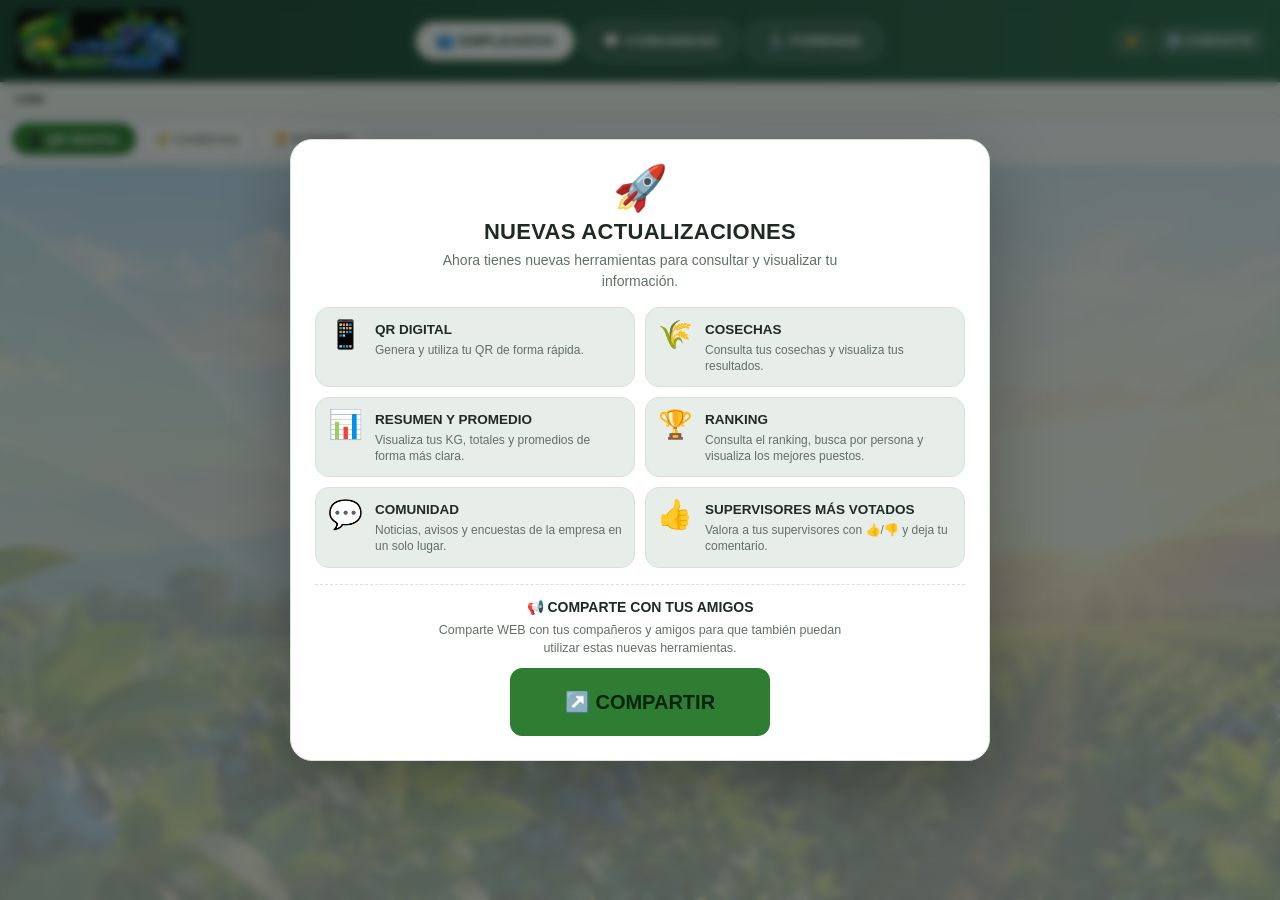
==== web/index.html @ 29cdb23c "Rebranding: nuevo logo (banner WEB) + favicon; quitar PROAGRO del titulo y textos de marca visibles" ====
<!DOCTYPE html>
<html lang="es">
<head>
<meta charset="utf-8">
<meta name="viewport" content="width=device-width, initial-scale=1">
<title>WEB — Empleados y Forense</title>
<link rel="icon" type="image/png" href="assets/favicon.png">
<link rel="stylesheet" href="styles.css?v=43">
</head>
<body>
<header class="top">
  <div class="brand">
    <img src="assets/logo.png" class="brand-logo" alt="WEB — Empleados y Forense">
  </div>
  <nav class="areas" id="areas">
    <button data-area="empleados" class="active">👥 EMPLEADOS</button>
    <button data-area="comunidad">💬 COMUNIDAD</button>
    <button data-area="forense">🔬 FORENSE</button>
  </nav>
  <div class="top-actions">
    <button id="btnTheme" class="btn ghost small" title="Tema claro/oscuro">🌙</button>
    <button id="btnShare" class="btn ghost small" title="Compartir WEB">↗️ COMPARTIR</button>
    <div id="shareMenu" class="share-menu hidden">
      <button id="shNative" class="share-item hidden">📱 Compartir</button>
      <button id="shCopy" class="share-item">📋 Copiar link</button>
    </div>
    <span class="forense-tools">
      <button id="btnQrDebug" class="btn ghost small" title="Diagnóstico técnico (solo FORENSE)">🔧 DEBUG</button>
      <select id="selProject" title="Proyecto"></select>
      <button id="btnNewAudit" class="btn ghost" title="Nueva auditoría (crear proyecto o nueva ejecución)">＋ NUEVA AUDITORÍA</button>
      <button id="btnAnalyze" class="btn primary">▶ ANALIZAR</button>
      <button id="btnReport" class="btn ghost" title="Generar informe HTML+JSON+PDF de la auditoría seleccionada">⬇ INFORME</button>
    </span>
  </div>
</header>

<div id="progressbar" class="progress hidden"><div class="fill"></div></div>
<div id="statusbar" class="statusbar"><span id="statusMsg">Iniciando…</span><span id="statusRight" class="mono"></span></div>

<nav class="tabs" id="tabs"></nav>

<div class="auditbar">
  <label>Auditoría</label>
  <select id="selAudit"></select>
  <span id="auditMeta" class="mono muted"></span>
</div>

<div id="quickStats" class="statstrip"></div>

<main>
  <!-- ====================== QR DIGITAL (generador) ====================== -->
  <section id="panel-qrdigital" class="panel">
    <div class="qr-sec qrdig">
      <h2>📱 QR DIGITAL</h2>
      <p class="muted small">Genera un QR con el DNI del trabajador (formato texto). NO es lector:
      sirve para imprimir/guardar el QR que luego se escanea en 🌾 COSECHA.</p>
      <label>Ingrese DNI</label>
      <input id="qdDni" class="inp big-inp" inputmode="numeric" maxlength="8" placeholder="12345678">
      <button id="btnQrGen" class="btn primary big2 full">🔲 QR DIGITAL</button>
      <div id="qdMsg" class="qrmsg"></div>
    </div>
    <div id="qdResult" class="qr-sec hidden">
      <h3>DNI: <span id="qdDniLabel" class="mono"></span></h3>
      <div class="qrimgbox"><div id="qdImg"></div></div>
      <a id="qdDownload" class="btn primary big2 full" download>⬇ GUARDAR QR</a>
    </div>
  </section>

  <!-- ====================== RANKING (preparado) ====================== -->
  <section id="panel-ranking" class="panel">
    <div class="qr-sec">
      <h2>🏆 RANKING</h2>
      <div class="cardbox">
        <p>Sección preparada para su implementación (próxima fase).</p>
        <p class="small muted">Referencia técnica ya disponible en 🔬 FORENSE:
        <span class="mono">GET /QrKgAra/ObtenerRankingVista</span> (top, fechaIni, fechaFin, lotes, variedades) — 🟢 VERIFICADO con HTTP 200.
        La consulta pública real devuelve <span class="mono">ranking[]</span> con
        posicion/nombre/kgExportable/kgDescarte/kgTotal, además de <span class="mono">lotes[]</span> y <span class="mono">variedades[]</span>.</p>
      </div>
    </div>
  </section>

  <!-- ====================== 🌾 MI COSECHA (EMPLEADOS) ====================== -->
  <section id="panel-qrkg" class="panel cosecha-wide">
    <div class="cosecha-hero">
      <div class="cosecha-title">
        <h2>🌾 MI COSECHA</h2>
        <p class="small muted">Cuánto cosechaste, cómo vas, qué días trabajaste y cuándo subiste o bajaste.
        Datos reales de PROAGRO (solo lectura) vía <b>ConsultarKgVista</b> — sin valores de ejemplo.</p>
      </div>
      <span id="dashDniTag" class="chip muted">DNI: —</span>
    </div>

    <div class="cardbox cosecha-quien">
      <div class="metodos">
        <button id="metDni">👤 DNI</button>
        <button id="metQr" class="active">📷 QR</button>
      </div>

      <div id="metDniBox" class="hidden">
        <label>👤 Trabajador — escribe tu DNI</label>
        <div class="row-who">
          <input id="dashDniInp" class="inp who-inp mono" inputmode="numeric" maxlength="8" placeholder="DNI (8 dígitos)">
          <button id="btnWhoAplicar" class="btn primary">✔ VER MI COSECHA</button>
        </div>
      </div>

      <div id="metQrBox">
        <label>📷 Escanea el QR del trabajador (o foto / imagen)</label>
        <div class="row-who">
          <button id="btnQrCamera" class="btn primary">📷 ESCANEAR QR</button>
          <button id="btnQrTake" class="btn ghost">📸 TOMAR FOTO</button>
          <button id="btnQrUpload" class="btn ghost">📁 SUBIR IMAGEN</button>
        </div>
        <input type="file" id="qrFileInput" accept="image/*" class="hidden">
        <div id="qrHttpsBar" class="httpsbar hidden" style="margin-top:10px">
          <b>📷 Para usar la CÁMARA entra por HTTPS:</b>
          <div class="row"><a id="qrHttpsLink" class="btn primary big2" href="#">🔒 ABRIR HTTPS (cámara)</a></div>
          <div class="small muted">HTTP no permite cámara en el navegador de la tablet.
          HTTPS usa el mismo certificado local (acepta el aviso la 1ª vez).</div>
        </div>
        <div id="qrMsg" class="qrmsg"></div>
      </div>
    </div>

    
      <p class="small muted" style="margin-top:6px">Solo lectura (cosecha/ranking). Cómo crearlo gratis: <span class="mono">GITHUB_PAGES.md</span> → Worker. Se guarda en este dispositivo.</p>
    </div>
    <div class="cosecha-periodos">
      <button id="btnDashHoy" class="btn primary big2">📅 HOY</button>
      <button id="btnDashSemana" class="btn ghost big2">🌾 ESTA SEMANA</button>
      <input id="dashFecha" type="date" class="inp fecha-inp" title="Fecha concreta">
      <button id="btnDashFecha" class="btn ghost big2">📅 FECHA</button>
    </div>
    <p class="small muted" style="margin:6px 2px">📅 HOY muestra el último dato disponible (de hoy o de ayer). 🌾 ESTA SEMANA va de <b>lunes</b> hasta hoy (máximo <b>sábado</b>); el domingo no se muestra.</p>

    <div id="dashMsg" class="qrmsg dashstatus"></div>
    <div id="dashRes"></div>

    
  </section>

  <!-- modal escáner QR a pantalla completa -->
  <div id="scanModal" class="scanmodal hidden">
    <div class="scanbox">
      <div class="scanhead"><b>ESCANEAR QR</b>
        <button id="btnScanClose" class="btn ghost">✖ CERRAR</button></div>
      <div class="scanvideo"><video id="qrVideo" playsinline muted></video></div>
      <canvas id="qrCanvas" class="hidden"></canvas>
      <div id="scanStatus" class="scanstatus"></div>
      <div class="scanbtns">
      <button id="btnScanTake" class="btn ghost big2">📸 Tomar foto</button>
        <button id="btnScanUpload" class="btn ghost big2">🖼️ Cargar imagen</button>
      </div>
    </div>
  </div>

  <!-- ====================== RESUMEN ====================== -->
  <section id="panel-resumen" class="panel active">
    <div class="cards" id="sumCards"></div>
    <div class="grid2">
      <div class="cardbox">
        <h3>Pregunta bajo investigación</h3>
        <p class="muted">«¿Existen indicios de que un dato pueda enviarse correctamente desde el
        navegador y luego no aparecer en las consultas públicas?» — Este panel nunca afirma pérdida
        de datos sin evidencia: todo se clasifica como
        <span class="klass k-hecho">HECHO OBSERVADO</span>,
        <span class="klass k-indicio">INDICIO</span>,
        <span class="klass k-hipotesis">HIPÓTESIS</span> o
        <span class="klass k-prueba">PRUEBA PENDIENTE</span>.</p>
        <h3>Ranking principal (ObtenerRankingVista)</h3>
        <div id="mainRank" class="mono small"></div>
        <h3>Acciones rápidas</h3>
        <div class="row">
          <button class="btn ghost" id="btnOpenSnapshot">Abrir snapshot</button>
          <button class="btn ghost" id="btnAuditLog">Ver log</button>
          <button class="btn ghost warn" id="btnConcurrency">Prueba de concurrencia (opcional)</button>
        </div>
      </div>
      <div class="cardbox">
        <h3>Hallazgos por severidad</h3><div id="sevBars"></div>
        <h3>Hallazgos por clase</h3><div id="klassBars"></div>
        <h3>Pantallas detectadas</h3><div id="screensChips"></div>
      </div>
    </div>
  </section>

  <!-- ====================== NETWORK ====================== -->
  <section id="panel-network" class="panel">
    <div class="toolbar">
      <input id="netFilter" placeholder="filtrar URL…" class="inp">
      <select id="netKind" class="inp">
        <option value="">todos los tipos</option>
        <option>document</option><option>script</option><option>xhr</option>
        <option>fetch</option><option>css</option><option>image</option>
        <option>concurrency</option><option>other</option>
      </select>
      <select id="netStatus" class="inp">
        <option value="">todos los estados</option>
        <option>2xx</option><option>4xx</option><option>5xx</option><option>error</option>
      </select>
      <span id="netCount" class="muted small"></span>
    </div>
    <div class="tblwrap"><table id="netTable" class="tbl sortable"></table></div>
  </section>

  <!-- ====================== ENDPOINTS (INVENTARIO) ====================== -->
  <section id="panel-endpoints" class="panel">
    <div class="inv-head">
      <h2>🔌 ENDPOINTS ENCONTRADOS <span id="invTotal" class="chip"></span></h2>
      <div class="row">
        <button id="invBtnJson" class="btn ghost small">📥 EXPORTAR JSON</button>
        <button id="invBtnCsv" class="btn ghost small">📥 EXPORTAR CSV</button>
      </div>
    </div>
    <div id="invStats" class="cards"></div>
    <div class="toolbar">
      <input id="invBuscar" class="inp" placeholder="🔎 Buscar endpoint…" style="flex:1;min-width:200px">
      <span id="invCount" class="muted small"></span>
    </div>
    <div class="chips inv-filters" id="invFiltros"></div>
    <div class="note">Estados: <b>🟢 VERIFICADO</b> = consultado de forma segura y respondió ·
    <b>🟡 ENCONTRADO EN CÓDIGO</b> = la ruta aparece en JS/HTML con método (no consultado) ·
    <b>🔵 REFERENCIADO</b> = aparece como referencia incompleta · <b>🔴 ERROR</b> = la consulta de lectura falló.
    Nada de esto se inventa: cada fila cita el archivo/chunk donde apareció.</div>
    <div class="tblwrap"><table id="epTable" class="tbl sortable"></table></div>

    <div id="invExtras">
      <div class="cardbox" style="margin-top:16px">
        <h3>🧩 FUNCIONES → ENDPOINTS <span id="fnCount" class="chip"></span></h3>
        <div id="fnTable"></div>
      </div>
      <div class="cardbox">
        <h3>📄 FORMULARIOS <span id="fmCount" class="chip"></span></h3>
        <div id="fmBox"></div>
      </div>
      <div class="cardbox">
        <h3>📷 QR <span id="qrCount" class="chip"></span></h3>
        <div id="qrBox"></div>
      </div>
      <div class="cardbox">
        <h3>📊 CAMPOS / DATOS DETECTADOS <span id="cmCount" class="chip"></span></h3>
        <div id="cmBox"></div>
      </div>
      <div class="cardbox">
        <h3>🗺️ MAPA DE LA WEB</h3>
        <div id="mapBox"></div>
      </div>

      <!-- Historial KG y documento del endpoint (viven en FORENSE) -->
      <div class="cardbox" style="margin-top:14px">
        <h3>📜 Historial local de consultas KG <span id="hisCount" class="chip"></span></h3>
        <div class="row"><button id="btnHisClear" class="btn warn">🗑 Limpiar historial</button></div>
        <p class="small muted">Consultas realizadas desde EMPLEADOS → COSECHA (QR o DNI).
        Guardado solo en la base de datos local (SQLite), nunca se envía a terceros.</p>
        <div class="tblwrap"><table id="hisTable" class="tbl"></table></div>
      </div>
      <div class="cardbox doc-sec">
        <h3>🔌 Endpoint real usado por COSECHA (documentado — no inventado)</h3>
        <div class="mono doc-box">POST {origen}/QrKgAra/ConsultarKgVista
body JSON: {"dni","fechaIni","fechaFin"} (YYYY-MM-DD)
contentType: application/json; charset=utf-8
Origen: script inline de la web (inline_1.js) → "Consultar mi Kg"
Respuesta esperada: {encontrado, nombre, dias[].detalle[]}
campos: hora/variedad/kgExportable/kgDescarte.</div>
        <p class="small muted">El servidor de esta PC hace la consulta (la tablet nunca
        llama a PROAGRO directamente). Solo lectura: no crea ni modifica registros.</p>
      </div>
    </div>
  </section>

  <!-- ====================== JAVASCRIPT ====================== -->
  <section id="panel-javascript" class="panel">
    <div class="note">Archivos descargados y analizados. Haz clic en una fila para ver llamadas
    AJAX/fetch, keywords KG y fragmentos detectados en ese bundle.</div>
    <div class="tblwrap"><table id="jsTable" class="tbl"></table></div>
  </section>

  <!-- ====================== SIGNALR ====================== -->
  <section id="panel-signalr" class="panel">
    <div id="sigBox"></div>
  </section>

  <!-- ====================== KG ====================== -->
  <section id="panel-kg" class="panel">
    <div class="note">KG-INTEGRITY: recorrido del dato <b>Kg / peso / cosecha</b> entre pantallas,
    funciones, peticiones y endpoints. Correlación heurística del código observable —
    no demuestra pérdida de datos.</div>
    <div id="kgBox"></div>
  </section>

  <!-- ====================== ERRORES ====================== -->
  <section id="panel-errores" class="panel">
    <div class="toolbar"><div class="chips" id="errChips"></div></div>
    <div class="tblwrap"><table id="errTable" class="tbl"></table></div>
  </section>

  <!-- ====================== CONSISTENCIA ====================== -->
  <section id="panel-consistencia" class="panel">
    <div id="consBox"></div>
  </section>

  <!-- ====================== SNAPSHOTS ====================== -->
  <section id="panel-snapshots" class="panel">
    <div id="snapBox"></div>
  </section>

  <!-- ====================== HALLAZGOS ====================== -->
  <section id="panel-hallazgos" class="panel">
    <div class="toolbar">
      <select id="fSev" class="inp"><option value="">severidad: todas</option>
        <option>CRITICAL</option><option>HIGH</option><option>MEDIUM</option>
        <option>LOW</option><option>INFO</option></select>
      <select id="fKlass" class="inp"><option value="">clase: todas</option>
        <option>HECHO OBSERVADO</option><option>INDICIO</option>
        <option>HIPOTESIS</option><option>PRUEBA PENDIENTE</option></select>
      <select id="fType" class="inp"><option value="">tipo: todos</option></select>
      <span id="fCount" class="muted small"></span>
    </div>
    <div class="tblwrap"><table id="fTable" class="tbl findings"></table></div>
  </section>

  <!-- ====================== EVIDENCIAS ====================== -->
  <section id="panel-evidencias" class="panel">
    <div class="note">Cada archivo de evidencia tiene su SHA-256 (manifiesto en el snapshot).
    Descarga directa con un clic.</div>
    <div class="tblwrap"><table id="evTable" class="tbl"></table></div>
  </section>

  <!-- ====================== INFORMES ====================== -->
  <section id="panel-informes" class="panel">
    <div class="cardbox">
      <h3>Generar informe forense</h3>
      <p class="muted">Crea <b>PROAGRO_WEB_FORENSICS_&lt;fecha&gt;.html</b>, <b>.json</b> y
      <b>.pdf</b> (PDF vía Chromium headless) con las 21 secciones requeridas.</p>
      <div class="row">
        <button class="btn primary" id="btnGenReport">Generar informe (HTML + JSON + PDF)</button>
      </div>
      <div id="genMsg" class="small"></div>
    </div>
    <div id="repTableBox"></div>
  </section>

  <!-- ====================== COMUNIDAD ====================== -->
  <section id="panel-noticias" class="panel"></section>
  <section id="panel-encuestas" class="panel"></section>
  <section id="panel-supervisores" class="panel"></section>
</main>

<!-- modal genérico -->
<div id="modal" class="modal hidden">
  <div class="modal-box" id="modalBox"></div>
</div>

<div id="welcomeOv" class="welc-ov hidden" role="dialog" aria-modal="true">
  <div class="welc-card">
    <button id="welX" class="welc-x" title="Cerrar">✖</button>
    <div class="welc-rocket">🚀</div>
    <h2>NUEVAS ACTUALIZACIONES</h2>
    <p class="welc-sub">Ahora tienes nuevas herramientas para consultar y visualizar tu información.</p>
    <div class="welc-grid">
      <div class="welc-item"><span class="welc-ico">📱</span><div><b>QR DIGITAL</b><p>Genera y utiliza tu QR de forma rápida.</p></div></div>
      <div class="welc-item"><span class="welc-ico">🌾</span><div><b>COSECHAS</b><p>Consulta tus cosechas y visualiza tus resultados.</p></div></div>
      <div class="welc-item"><span class="welc-ico">📊</span><div><b>RESUMEN Y PROMEDIO</b><p>Visualiza tus KG, totales y promedios de forma más clara.</p></div></div>
      <div class="welc-item"><span class="welc-ico">🏆</span><div><b>RANKING</b><p>Consulta el ranking, busca por persona y visualiza los mejores puestos.</p></div></div>
      <div class="welc-item"><span class="welc-ico">💬</span><div><b>COMUNIDAD</b><p>Noticias, avisos y encuestas de la empresa en un solo lugar.</p></div></div>
      <div class="welc-item"><span class="welc-ico">👍</span><div><b>SUPERVISORES MÁS VOTADOS</b><p>Valora a tus supervisores con 👍/👎 y deja tu comentario.</p></div></div>
    </div>
    <div class="welc-share">
      <b>📢 COMPARTE CON TUS AMIGOS</b>
      <p>Comparte WEB con tus compañeros y amigos para que también puedan utilizar estas nuevas herramientas.</p>
      <button id="welShare" class="btn primary big2">↗️ COMPARTIR</button>
    </div>
    <button id="welOk" class="btn ghost big2 welc-ok">ENTENDIDO</button>
  </div>
</div>
<div id="toast" class="toast hidden"></div>

<script src="vendor/jsqr.min.js?v=40"></script>
<script src="vendor/qrcode.min.js"></script>
<script src="qrparser.js?v=40"></script>
<script src="app.js?v=42"></script>
<script src="comunidad.js?v=42"></script>
</body>
</html>
---- web/styles.css ----
:root{
  --bg:#0d1117; --panel:#151b23; --panel2:#1a212c; --border:#27303d;
  --text:#e6e9ef; --muted:#8b93a1; --accent:#2fbf71; --accent2:#38b6ff;
  --danger:#ff5d5d; --warn:#ffb020;
  --sev-info:#3aa0ff; --sev-low:#35c46a; --sev-medium:#ff9f2e;
  --sev-high:#ff5d5d; --sev-critical:#ff2d55;
  --k-hecho:#35c46a; --k-indicio:#ffb020; --k-hipotesis:#b07bff; --k-prueba:#8b93a1;
}
*{box-sizing:border-box}
body{margin:0;background:var(--bg);color:var(--text);
  font:13px/1.45 "Segoe UI",Arial,sans-serif}
.mono{font-family:Consolas,"Cascadia Mono",monospace}
.muted{color:var(--muted)} .small{font-size:11.5px}
.hidden{display:none!important}

/* header */
header.top{display:flex;justify-content:space-between;align-items:center;
  padding:10px 16px;background:linear-gradient(90deg,#0c2a1c,#10203a 60%,#0d1117);
  border-bottom:1px solid var(--border);gap:12px;flex-wrap:wrap}
.brand{display:flex;align-items:center;gap:10px}
.logo{width:38px;height:38px;border-radius:9px;display:flex;align-items:center;justify-content:center;
  font-weight:800;color:#06220f;background:linear-gradient(135deg,#2fbf71,#8ee6b0)}
.brand h1{margin:0;font-size:17px;letter-spacing:.5px}
.brand h1 span{color:var(--accent);font-weight:300}
.sub{color:var(--muted);font-size:11px}
.top-actions{display:flex;gap:8px;align-items:center;flex-wrap:wrap}
select.inp,.inp{background:var(--panel2);color:var(--text);border:1px solid var(--border);
  border-radius:6px;padding:6px 8px;font-size:12.5px}
.btn{border-radius:7px;border:1px solid var(--border);background:var(--panel2);color:var(--text);
  padding:8px 14px;cursor:pointer;font-weight:600;font-size:12.5px;min-width:120px;
  transition:.15s;white-space:nowrap}
.btn:hover{filter:brightness(1.18)}
.btn.primary{background:linear-gradient(135deg,#1f9e5b,#2fbf71);border-color:#2fbf71;color:#05230f}
.btn.ghost{background:transparent}
.btn.warn{border-color:#7a5410;color:#ffcf6e}
.btn:disabled{opacity:.45;cursor:not-allowed;filter:none}

/* progress + statusbar: altura fija para que la UI no salte */
.progress{height:3px;background:var(--panel2)}
.progress .fill{height:100%;width:0;background:linear-gradient(90deg,#2fbf71,#38b6ff);
  animation:flow 1.2s infinite alternate}
@keyframes flow{from{width:12%}to{width:88%}}
.statusbar{display:flex;justify-content:space-between;gap:10px;align-items:center;
  height:34px;padding:0 16px;background:#0a0e14;border-bottom:1px solid var(--border);
  font-size:12px;color:var(--muted);overflow:hidden}
.statusbar .err{color:var(--danger)}

/* tabs */
.tabs{display:flex;gap:2px;padding:8px 12px 0;overflow-x:auto;border-bottom:1px solid var(--border);
  background:var(--bg)}
.tabs button{background:transparent;border:1px solid transparent;border-bottom:none;color:var(--muted);
  padding:8px 13px;cursor:pointer;font-size:12.5px;border-radius:7px 7px 0 0;white-space:nowrap}
.tabs button:hover{color:var(--text)}
.tabs button.active{background:var(--panel);border-color:var(--border);color:var(--accent);
  font-weight:700;box-shadow:inset 0 2px 0 var(--accent)}
.auditbar{display:flex;gap:10px;align-items:center;padding:8px 14px;background:var(--panel);
  border-bottom:1px solid var(--border);flex-wrap:wrap}
.auditbar select{background:var(--panel2);border:1px solid var(--border);color:var(--text);
  border-radius:6px;padding:5px 8px}

main{padding:14px}
.panel{display:none}
.panel.active{display:block;animation:fade .18s}
@keyframes fade{from{opacity:.3}}

.cardbox{background:var(--panel);border:1px solid var(--border);border-radius:10px;
  padding:14px 16px;margin-bottom:12px}
.cardbox h3{margin:2px 0 8px;font-size:12.5px;letter-spacing:.6px;text-transform:uppercase;
  color:var(--muted)}
.grid2{display:grid;grid-template-columns:1.5fr 1fr;gap:12px}
@media(max-width:1100px){.grid2{grid-template-columns:1fr}}

.cards{display:grid;grid-template-columns:repeat(auto-fit,minmax(150px,1fr));gap:10px;margin-bottom:12px}
.cards .card{background:var(--panel);border:1px solid var(--border);border-radius:10px;
  padding:10px 12px}
.cards .card .n{font-size:22px;font-weight:800;font-family:Consolas,monospace}
.cards .card .l{font-size:10.5px;color:var(--muted);text-transform:uppercase;letter-spacing:.5px}

.row{display:flex;gap:8px;flex-wrap:wrap;margin:6px 0}
.toolbar{display:flex;gap:8px;align-items:center;margin-bottom:8px;flex-wrap:wrap}
.note{background:#0e1a13;border:1px solid #1d3a28;border-left:3px solid var(--accent);
  border-radius:6px;padding:8px 12px;margin-bottom:10px;color:#bcd8c6;font-size:12px}
.chips{display:flex;gap:6px;flex-wrap:wrap}
.chip{border-radius:20px;padding:3px 10px;font-size:11px;background:var(--panel2);
  border:1px solid var(--border);color:var(--muted)}
.chip b{color:var(--text)}

/* tablas */
.tblwrap{overflow:auto;border:1px solid var(--border);border-radius:8px;background:var(--panel)}
table.tbl{width:100%;border-collapse:collapse;font-size:12px}
.tbl th{position:sticky;top:0;background:#10161f;color:var(--muted);text-align:left;
  padding:7px 9px;font-size:10.5px;letter-spacing:.4px;text-transform:uppercase;
  border-bottom:1px solid var(--border);cursor:pointer;user-select:none;z-index:1}
.tbl td{padding:6px 9px;border-bottom:1px solid #1b222d;vertical-align:top}
.tbl tr:hover td{background:#18202b}
.tbl tr.clickable{cursor:pointer}
.tbl .num{text-align:right;font-family:Consolas,monospace}
.detail-row td{background:#0c1119!important;font-size:11px;color:#aeb9c8}

/* chips estado */
.st{display:inline-block;padding:1px 8px;border-radius:20px;font-size:10.5px;font-weight:700}
.st-2{background:#0f2b1a;color:#4ade80}.st-3{background:#2b2310;color:#fbbf24}
.st-4{background:#2b1510;color:#fb923c}.st-5{background:#2b1010;color:#f87171}
.st-e{background:#2b1010;color:#f87171}
.klass{font-weight:700;font-size:11px;padding:1px 7px;border-radius:4px}
.k-hecho{color:var(--k-hecho);background:#0f2b1a}
.k-indicio{color:var(--k-indicio);background:#2b2310}
.k-hipotesis{color:var(--k-hipotesis);background:#201532}
.k-prueba{color:var(--k-prueba);background:#171c24}
.sev{font-weight:700;font-size:10.5px;padding:1px 7px;border-radius:4px}
.s-info{color:var(--sev-info);background:#0f1f2e}
.s-low{color:var(--sev-low);background:#0f2b1a}
.s-medium{color:var(--sev-medium);background:#2b2310}
.s-high{color:var(--sev-high);background:#2b1510}
.s-critical{color:var(--sev-critical);background:#330f16}
.badge-obs{color:#4ade80}.badge-ref{color:#7dd3fc}.badge-pos{color:#c4b5fd}

/* barras */
.bar{margin:3px 0;font-size:11px}
.bar .lbl{display:inline-block;width:150px;color:var(--muted)}
.bar .track{display:inline-block;width:200px;height:10px;background:#0a0e14;border-radius:6px;
  vertical-align:middle;margin:0 6px;overflow:hidden}
.bar .fill{height:100%}
.bar .v{font-family:Consolas,monospace}

/* modal */
.modal{position:fixed;inset:0;background:rgba(4,6,10,.72);display:flex;
  align-items:center;justify-content:center;z-index:50}
.modal-box{background:var(--panel);border:1px solid var(--border);border-radius:12px;
  width:min(600px,92vw);max-height:86vh;overflow:auto;padding:18px 20px}
.modal-box h2{margin:0 0 10px;font-size:15px}
.modal-box label{display:block;margin:10px 0 3px;font-size:12px;color:var(--muted)}
.modal-box .actions{display:flex;justify-content:flex-end;gap:8px;margin-top:16px}
.mrow{display:flex;gap:10px;align-items:center;margin:8px 0;font-size:12.5px}
.mrow input[type=checkbox]{width:16px;height:16px;accent-color:var(--accent)}
pre.log{background:#0a0e14;border:1px solid var(--border);border-radius:8px;padding:10px;
  max-height:300px;overflow:auto;font-size:11px;white-space:pre-wrap}
a.dl{color:var(--accent2);text-decoration:none}
a.dl:hover{text-decoration:underline}
h2.tabtitle{font-size:14px;margin:4px 0 10px}
.legend{display:flex;gap:12px;flex-wrap:wrap;font-size:11px;color:var(--muted);margin:8px 0}

/* ============ QR → KG ============ */
.btn.big{padding:14px 18px;font-size:15px;min-width:150px}
.btn.small{min-width:auto;padding:5px 10px;font-size:11.5px}
.qr-actions button{flex:1;min-width:140px}
.scannerbox{position:relative;border:2px solid var(--accent);border-radius:12px;
  overflow:hidden;margin:10px 0;background:#000}
.scannerbox video{width:100%;max-height:420px;display:block;object-fit:cover}
.scannerbox button{position:absolute;bottom:8px;right:8px;z-index:2}
#qrMsg{min-height:18px;margin:4px 0}
.doc-box{background:#0a0e14;border:1px solid var(--border);border-radius:8px;
  padding:10px;white-space:pre-wrap;line-height:1.6}
.result{border:1px solid #1d3a28;border-left:4px solid var(--accent);border-radius:10px;
  background:#0e1a13;padding:12px 14px;margin:10px 0}
.result h3{color:var(--accent);margin:0 0 6px}
.result label{display:block;font-size:11px;color:var(--muted);margin:8px 0 2px}
.result pre{max-height:140px}
.result .inp{margin:2px 0 4px}
.result .chips{margin:6px 0}
.kg-big{font-size:34px;font-weight:800;font-family:Consolas,monospace;color:var(--accent)}
.kgcards{display:flex;gap:10px;flex-wrap:wrap;margin:8px 0}
.kgcards .card{flex:1;min-width:130px;background:#10161f;border:1px solid var(--border);
  border-radius:10px;padding:10px 12px;text-align:center}
.kgcards .card .l{font-size:10.5px;color:var(--muted);text-transform:uppercase}
.kgcards .card .n{font-size:20px;font-weight:800;font-family:Consolas,monospace}
.estado-chip{display:inline-block;padding:3px 12px;border-radius:20px;font-weight:700;font-size:12px}
.e-ok{background:#0f2b1a;color:#4ade80}
.e-sin{background:#2b2310;color:#fbbf24}
.e-error{background:#2b1010;color:#f87171}
.e-http{background:#2b1510;color:#fb923c}
.e-val{background:#1b2432;color:#7dd3fc}
.nombre-grande{font-size:17px;font-weight:700}
@media(max-width:900px){
  .btn.big{min-width:120px;font-size:14px}
  .scannerbox video{max-height:300px}
}

/* ============ QR → KG v2 (mobile-first / tablet) ============ */
#panel-qrkg{font-size:16px}
#panel-qrkg h3{font-size:17px;margin:14px 0 6px}
#panel-qrkg label{display:block;font-size:13px;color:var(--muted);margin:10px 0 4px;text-transform:uppercase;letter-spacing:.4px}
.qr-head{display:flex;justify-content:space-between;align-items:center;gap:10px;margin-bottom:10px}
.qr-head h2{margin:0;font-size:24px}
.qr-sec{background:var(--panel);border:1px solid var(--border);border-radius:14px;
  padding:18px;margin-bottom:16px}
.qr-actions{display:grid;grid-template-columns:1fr;gap:14px}
.qr-actions .btn,.btn.big2{min-height:68px;font-size:20px;padding:12px 16px;width:100%;border-radius:12px}
.btn.big2.full{grid-column:1/-1;margin-top:12px}
.qr-sec input.inp{width:100%;min-height:56px;font-size:22px;border-radius:10px;padding:8px 12px}
.qr-sec input[type=date]{font-size:19px}
#qrMsg.qrmsg{min-height:24px;font-size:15px;margin-top:10px}
.qr-sec .result{margin:0}
.doc-sec .doc-box{font-size:12.5px;overflow-x:auto}
#qrContentCard .log{font-size:14px}
#qrCampos .chip{font-size:14px;padding:6px 12px}

/* modal escáner */
.scanmodal{position:fixed;inset:0;background:rgba(2,4,8,.93);z-index:80;display:flex;
  align-items:center;justify-content:center;padding:12px}
.scanbox{background:#000;border:1px solid var(--border);border-radius:16px;width:min(760px,100%);
  overflow:hidden;display:flex;flex-direction:column;max-height:94vh}
.scanhead{display:flex;justify-content:space-between;align-items:center;padding:12px 16px;
  background:#0a0e14;color:#fff;font-size:17px}
.scanvideo{position:relative;background:#000;min-height:240px}
.scanvideo video{width:100%;max-height:62vh;display:block;object-fit:contain}
.scanstatus{min-height:26px;padding:10px 16px;font-size:15px;color:#ffcf6e;background:#10151d}
.scanstatus.err{color:#ff7a7a}
.scanbtns{display:grid;grid-template-columns:1fr 1fr;gap:10px;padding:12px 14px}
.scanbtns .btn{min-height:60px;font-size:17px}
.scanbox::after{content:"";position:absolute;left:50%;top:38%;transform:translate(-50%,-50%);
  width:min(260px,64%);aspect-ratio:1;border:3px solid rgba(47,191,113,.85);border-radius:14px;
  pointer-events:none;box-shadow:0 0 0 200vmax rgba(0,0,0,.35)}
.scanbox{position:relative}
.httpsbar{background:#1c2536;border:1px solid #38b6ff;border-radius:12px;
  padding:14px;margin-bottom:14px;font-size:16px}
.httpsbar .btn{margin-top:8px}

/* bloques de consulta por fecha */
.rcard{border:1px solid var(--border);border-left:5px solid var(--border);border-radius:12px;
  background:#10161f;padding:14px 16px;margin:12px 0;font-size:16px}
.rcard .rtitle{font-size:13px;color:var(--muted);text-transform:uppercase;letter-spacing:.5px;margin-bottom:6px}
.rday{border:1px solid #202a38;border-radius:10px;padding:10px 14px;margin:8px 0;background:#0d1219}
.rday.ok{border-left:4px solid #35c46a}
.rday.nodatos{border-left:4px solid #ffb020}
.rday.err{border-left:4px solid #ff5d5d}
.rday .fecha{font-weight:800;font-size:17px}
.rday .kg{font-size:26px;font-weight:800;font-family:Consolas,monospace;color:var(--accent)}
.rday.nodatos .kg{color:#ffb020;font-size:17px}
.rday.err .kg{color:#ff7a7a;font-size:17px}
.rtotal{border-top:1px solid var(--border);margin-top:10px;padding-top:10px;
  font-size:18px;font-weight:700}
.rtotal .kg{color:var(--accent);font-family:Consolas,monospace}

/* ============ Inventario forense de endpoints ============ */
.statstrip{display:flex;gap:8px;flex-wrap:wrap;padding:7px 14px;background:#0d131c;
  border-bottom:1px solid var(--border);font-size:12px}
.statstrip .st{background:var(--panel2);border:1px solid var(--border);border-radius:20px;
  padding:4px 12px;cursor:pointer;user-select:none}
.statstrip .st:hover{border-color:var(--accent2)}
.statstrip .st b{font-size:13px}
.inv-head{display:flex;justify-content:space-between;align-items:center;gap:10px;flex-wrap:wrap}
.inv-head h2{margin:4px 0;font-size:20px}
.inv-filters .chip{cursor:pointer;padding:6px 12px;font-size:12.5px;border:1px solid var(--border)}
.inv-filters .chip.act{background:#123a24;border-color:var(--accent);color:#8ff0b5;font-weight:700}
.ep-ver{color:#4ade80}.ep-cod{color:#fbbf24}.ep-ref{color:#7dd3fc}.ep-err{color:#f87171}
.det{font-size:11.5px;color:#aeb9c8;white-space:pre-wrap;word-break:break-word}
#invExtras h3{font-size:14px}

/* ============ ÁREAS EMPLEADOS / FORENSE ============ */
.areas{display:flex;gap:8px;padding:10px 14px 0;background:var(--bg)}
.areas button{border:1px solid var(--border);background:var(--panel2);color:var(--muted);
  border-radius:12px;padding:12px 24px;font-size:17px;cursor:pointer;font-weight:600}
.areas button.active{background:var(--panel);border-color:var(--accent);color:var(--accent);
  box-shadow:0 0 0 1px var(--accent) inset}
@media(max-width:700px){.areas button{flex:1;font-size:15px;padding:10px 8px}}

body[data-area="empleados"] .auditbar,body[data-area="empleados"] #quickStats{display:none}

/* QR DIGITAL */
#panel-qrdigital .qr-sec{max-width:540px;margin:0 auto}
.big-inp{height:60px;font-size:24px;text-align:center;letter-spacing:2px}
.qrimgbox{background:#fff;padding:16px;border-radius:14px;display:inline-block;
  border:1px solid var(--border);margin:6px 0 14px}
.qrimgbox img{width:240px;height:240px;image-rendering:pixelated;display:block}

/* ============ TEMA CLARO ============ */
[data-theme="light"]{
  --bg:#eef1f6; --panel:#ffffff; --panel2:#e6ebf2; --border:#c6d0dd;
  --text:#141a23; --muted:#5a6575; --accent:#0c8f4e; --accent2:#0a76c4;
  --danger:#d63636; --warn:#b26a00;
  --sev-info:#1266c4; --sev-low:#0c8f4e; --sev-medium:#c07200;
  --sev-high:#d63636; --sev-critical:#c4001f;
  --k-hecho:#0c8f4e; --k-indicio:#b26a00; --k-hipotesis:#7a3fd0; --k-prueba:#5a6575;
}
[data-theme="light"] .statstrip{background:#e6ebf2}
[data-theme="light"] .rcard{background:#ffffff}
[data-theme="light"] .rday{background:#f4f7fb}
[data-theme="light"] .httpsbar{background:#e8f0fa;border-color:#38b6ff}
[data-theme="light"] .log, [data-theme="light"] pre.log{background:#f0f3f8;color:#22304a}
[data-theme="light"] .ep-ver{color:#0c8f4e}
[data-theme="light"] .det{color:#4a5568}
[data-theme="light"] .scanbox, [data-theme="light"] .modal-box{background:#ffffff}
[data-theme="light"] .tbl th{background:#e6ebf2}

/* ============================================================
   SKIN "PROAGRO SAAS" (estilo de la imagen de referencia)
   Verde agrícola · tarjetas blancas con sombra suave · claro por defecto
   ============================================================ */
:root{ --radius:14px; --shadow:0 1px 2px rgba(16,44,24,.05),0 6px 18px rgba(16,44,24,.07); }

[data-theme="light"]{
  --bg:#eef3ef; --panel:#ffffff; --panel2:#e7eee9; --border:#d7e1da;
  --text:#1e2b24; --muted:#5f7166; --accent:#2e7d32; --accent2:#2f9e44;
  --danger:#d64545; --warn:#d98c10;
  --sev-info:#1976d2; --sev-low:#2e7d32; --sev-medium:#e08600;
  --sev-high:#d64545; --sev-critical:#b71c1c;
  --k-hecho:#2e7d32; --k-indicio:#e08600; --k-hipotesis:#7b3fd4; --k-prueba:#5f7166;
}
[data-theme="dark"]{ --radius:14px; --shadow:0 1px 2px rgba(0,0,0,.25),0 6px 18px rgba(0,0,0,.3); }

/* Cabecera: verde oscuro en claro (como la imagen) */
[data-theme="light"] .top{background:linear-gradient(90deg,#1b4332,#2d6a4f);}
[data-theme="light"] .top h1, [data-theme="light"] .top h1 span{color:#fff}
[data-theme="light"] .top .sub{color:#cfe8d9}
[data-theme="light"] .top .btn.ghost{background:rgba(255,255,255,.12);border-color:rgba(255,255,255,.25);color:#fff}
[data-theme="light"] .top .btn.ghost:hover{background:rgba(255,255,255,.2)}
[data-theme="light"] .top select{background:#123a26;color:#eaf6ee;border-color:#3a7d5c}

/* Tarjetas con sombra suave (componentes contenedores) */
.cardbox,.rcard,.doc-box,.card,table.tbl,.chips .chip,.statstrip .st{
  box-shadow:var(--shadow)}
.cardbox{border-radius:var(--radius)}
.card{border-radius:12px}
.btn{border-radius:10px;transition:transform .05s ease,box-shadow .12s ease}
.btn.primary{background:var(--accent);border-color:var(--accent)}
.btn.primary:hover{filter:brightness(1.07)}
.btn:active{transform:translateY(1px)}
.chip{border-radius:999px}

/* Áreas EMPLEADOS/FORENSE como píldoras verdes */
.areas{padding:12px 16px 4px}
.areas button{border-radius:999px;padding:11px 26px}
.areas button.active{background:var(--accent);color:#fff;border-color:var(--accent)}
.tabs{gap:4px;padding:6px 12px 10px;flex-wrap:wrap}
.tabs button{border-radius:999px;padding:8px 14px;font-size:13px}
.tabs button.active{background:var(--accent);color:#fff;border-color:var(--accent);box-shadow:none}

/* Estado de resultados con bolitas/emojis grandes (COSECHA) */
.rday{border-radius:12px}
.rday .kg{font-size:28px}
.rday.ok{border-left:5px solid #2e7d32;background:color-mix(in srgb,var(--accent) 6%,var(--panel))}
.rday.nodatos{border-left:5px solid #e08600;background:color-mix(in srgb,#e08600 7%,var(--panel))}
.rday.err{border-left:5px solid #d64545;background:color-mix(in srgb,#d64545 7%,var(--panel))}

/* Panel EMPLEADOS: ancho adaptativo (nada de columna diminuta) */
#panel-qrdigital{max-width:560px;margin:0 auto;padding:6px 14px 30px}
#panel-ranking{max-width:980px;margin:0 auto;padding:6px 14px 30px}
#panel-qrkg{padding:6px 16px 40px}
.cosecha-wide{max-width:1380px;margin:0 auto}
.qr-sec{background:var(--panel);border:1px solid var(--border);border-radius:var(--radius);
  box-shadow:var(--shadow);padding:20px;margin:14px 0}
.qr-head h2,#panel-qrdigital h2{color:var(--accent)}
#qrkg .btn.big2,#panel-qrdigital .btn.big2{min-height:62px;font-size:18px;border-radius:12px}
.inp{height:46px;font-size:16px;border-radius:10px;border:1px solid var(--border);background:var(--panel)}

/* texto de marca */
.brand .logo{background:var(--accent);border-radius:10px}

/* ============ COSECHA: pestañas QR / DNI ============ */
.subtabs{display:flex;gap:8px;margin:2px 0 4px}
.subtabs button{flex:1;padding:12px;font-size:17px;border-radius:12px;border:1px solid var(--border);
  background:var(--panel2);color:var(--muted);cursor:pointer;font-weight:700}
.subtabs button.active{background:var(--accent);border-color:var(--accent);color:#fff}
@media(max-width:700px){.subtabs button{font-size:16px}}

/* ============ 📊 MI COSECHA (dashboard) ============ */
.dashcard{margin-top:10px}
.dashhead{display:flex;justify-content:space-between;align-items:center;flex-wrap:wrap;gap:8px}
.dash-stats{display:grid;grid-template-columns:repeat(auto-fit,minmax(200px,1fr));gap:12px;margin:14px 0}
.dash-stats .card{padding:14px 16px;border:1px solid var(--border);border-radius:12px;background:var(--panel)}
.dash-stats .n{font-size:26px;font-weight:800;color:var(--text);margin:2px 0}
.dash-stats .n small{font-size:14px;font-weight:600;color:var(--muted)}
.dash-stats .l{font-size:13px;color:var(--muted);font-weight:700;letter-spacing:.4px}
.dash-stats .s{font-size:12px;color:var(--muted)}
.dash-var.ok .n{color:#2e9e5b}.dash-var.err .n{color:#d64545}.dash-var.est .n{color:#d98c10}
.bchart{display:flex;align-items:flex-end;gap:8px;height:300px;padding:26px 8px 0;
  border:1px solid var(--border);border-radius:14px;background:var(--panel);overflow-x:auto}
.bcol{flex:1;min-width:74px;display:flex;flex-direction:column;align-items:center;justify-content:flex-end;
  height:100%;text-align:center}
.bval{font-size:13px;font-weight:700;color:var(--text);margin-bottom:4px;white-space:nowrap}
.btrack{width:min(46px,70%);height:100%;display:flex;align-items:flex-end;
  background:color-mix(in srgb,var(--border) 30%,transparent);border-radius:8px 8px 4px 4px;overflow:hidden}
.bbar{width:100%;border-radius:8px 8px 0 0;background:var(--accent);transition:height .5s ease;min-height:6px}
.bcol.ok .bbar{background:#2e9e5b}.bcol.est .bbar{background:#e0a63c}.bcol.err .bbar{background:#d64545}
.bcol.no .bbar{background:var(--border);opacity:.6}
.bno{font-size:10.5px;font-weight:700;color:var(--warn);margin-top:3px;max-width:110px}
.bdow{font-size:13px;font-weight:800;color:var(--text);margin-top:6px}
.bfecha{font-size:11px;color:var(--muted)}
.bface{font-size:20px;line-height:1.2;margin-top:2px}
.dash-msg{display:flex;align-items:center;gap:14px;padding:14px 18px;margin-top:14px;
  border:1px solid var(--border)}
.dash-msg-f{font-size:34px}
.dash-msg.ok{border-left:6px solid #2e9e5b;background:color-mix(in srgb,#2e9e5b 6%,var(--panel))}
.dash-msg.err{border-left:6px solid #d64545;background:color-mix(in srgb,#d64545 6%,var(--panel))}
.dash-msg.est{border-left:6px solid #e0a63c;background:color-mix(in srgb,#e0a63c 6%,var(--panel))}
[data-theme="dark"] .btrack{background:#202a33}
@media(max-width:700px){
  .bchart{height:250px}
  .bcol{min-width:60px}
  .bval{font-size:11px}
  .dash-msg{flex-direction:row}
}

/* ============ 🌾 MI COSECHA (nuevo diseño) ============ */
.cosecha-hero{display:flex;justify-content:space-between;align-items:flex-start;gap:14px;
  flex-wrap:wrap;margin:4px 0 14px}
.cosecha-title h2{font-size:26px;margin:0 0 4px;color:var(--accent)}
.cosecha-quien{padding:16px 18px}
.row-who{display:flex;gap:10px;flex-wrap:wrap;align-items:center;margin-top:8px}
.who-inp{flex:1;min-width:180px;max-width:300px;height:50px;font-size:19px}
.row-who .btn{min-height:50px;font-size:15px;padding:0 18px;border-radius:12px}
.cosecha-periodos{display:grid;grid-template-columns:1fr 1fr;gap:12px;margin:14px 0 4px;width:100%}
.cosecha-periodos .btn{min-height:60px;font-size:18px;border-radius:14px;width:100%}
@media(max-width:700px){
  .cosecha-periodos{gap:8px}
  .cosecha-periodos .btn{min-height:54px;font-size:15px;padding:0 8px}
}
.dashstatus{min-height:26px;font-weight:600}
.cosecha-tec{margin-top:18px;border:1px solid var(--border);border-radius:14px;
  background:var(--panel);box-shadow:var(--shadow)}
.cosecha-tec summary{padding:14px 18px;cursor:pointer;font-weight:800;color:var(--accent);
  font-size:15px;list-style:none}
.cosecha-tec summary::-webkit-details-marker{display:none}
.cosecha-tec summary:before{content:"▸ ";color:var(--muted)}
.cosecha-tec[open] summary:before{content:"▾ "}
.cosecha-tec .subtabs,.cosecha-tec .qr-sec,.cosecha-tec #qrResultBox,
.cosecha-tec #qrResultBoxMan{margin:0 16px 16px}
.cosecha-tec .subtabs{margin-top:6px}

/* dashboard: gráfica grande a la izquierda, tarjetas a la derecha en pantallas anchas */
#dashRes{margin-top:12px}
.dash-grid{display:grid;grid-template-columns:1fr;gap:16px}
.dash-chart-card{background:var(--panel);border:1px solid var(--border);border-radius:16px;
  box-shadow:var(--shadow);padding:16px}
.dash-side{display:flex;flex-direction:column;gap:14px}
@media(min-width:980px){
  .dash-grid{grid-template-columns:minmax(0,2.1fr) minmax(260px,1fr);align-items:stretch}
}
.bchart{width:100%;height:340px;padding:30px 10px 6px}
.bcol{flex:1;min-width:88px}
.btrack{width:min(58px,72%)}
.bdow{font-size:13.5px}
.bfecha{font-size:12px}
.bface{font-size:24px}
@media(max-width:700px){
  .bchart{height:280px}
  .bcol{min-width:64px}
  .btrack{width:min(42px,76%)}
  .bdow{font-size:11px}
  .bfecha{font-size:10px}
  .bface{font-size:20px}
  .cosecha-periodos .btn,.fecha-inp{min-height:56px;font-size:16px}
  .row-who .btn{min-height:48px;font-size:14px;padding:0 12px}
}
.dash-stats .card{border-radius:14px;padding:16px}
.dash-stats .n{font-size:30px}
.dash-msg{font-size:15px}
.hide-phone{display:inline-block}
@media(max-width:700px){.hide-phone{display:none}}
.dash-titulo{display:flex;justify-content:space-between;align-items:baseline;gap:10px;flex-wrap:wrap;margin:0 2px 8px}
.dash-titulo h3{color:var(--accent);margin:0;font-size:19px}
/* ============ COSECHA: pestañas de método DNI / QR ============ */
.metodos{display:flex;gap:8px;margin-bottom:14px}
.metodos button{flex:1;min-height:54px;font-size:17px;font-weight:800;border-radius:12px;
  border:1px solid var(--border);background:var(--panel2);color:var(--muted);cursor:pointer}
.metodos button.active{background:var(--accent);border-color:var(--accent);color:#fff}
@media(max-width:700px){.metodos button{font-size:16px;min-height:50px}}

/* ============================================================
   CABECERA: áreas EMPLEADOS/FORENSE + fondo agrícola
   ============================================================ */
.top{display:flex;align-items:center;gap:12px;flex-wrap:wrap;padding:10px 14px}
.top .brand{display:flex;align-items:center;gap:10px;min-width:0}
.top .brand h1{font-size:17px;margin:0;white-space:nowrap}
.top .sub{font-size:11px;white-space:nowrap;overflow:hidden;text-overflow:ellipsis;max-width:38vw}
.top .areas{margin:0 0 0 auto;gap:6px;padding:0}
.top .areas button{border-radius:999px;padding:10px 20px;font-size:15px;border:1px solid rgba(255,255,255,.35);
  background:rgba(255,255,255,.10);color:#fff}
.top .areas button.active{background:#fff;color:#1b4332;border-color:#fff;font-weight:800}
[data-theme="dark"] .top .areas button{border-color:rgba(255,255,255,.28);background:rgba(255,255,255,.06)}
[data-theme="dark"] .top .areas button.active{background:var(--accent);color:#fff;border-color:var(--accent)}
.top .top-actions{margin-left:auto;display:flex;align-items:center;gap:6px}
.forense-tools{display:inline-flex;align-items:center;gap:6px}
body[data-area="empleados"] .forense-tools{display:none}
body[data-area="empleados"] .top .areas{margin-left:auto}
@media(max-width:900px){
  .top .areas{order:3;width:100%;margin:2px 0 0}
  .top .areas button{flex:1;text-align:center}
  .top .top-actions{margin-left:auto}
  .forense-tools{flex-wrap:wrap;justify-content:flex-end}
  .top .sub{max-width:60vw}
}

/* ============ FONDO AGRÍCOLA (imagen del usuario) ============ */
html,body{min-height:100%}
body{
  background-attachment:fixed;background-size:cover;background-position:center;background-repeat:no-repeat;
  background-image:linear-gradient(rgba(244,248,243,.78),rgba(242,247,241,.86)),url("assets/fondo-agro.png");
}
[data-theme="dark"] body{
  background-image:linear-gradient(rgba(10,16,12,.82),rgba(10,16,12,.9)),url("assets/fondo-agro.png");
}
main .panel{background:transparent}
.tabs,.areas{background:transparent}
.tabs button{background:color-mix(in srgb,var(--panel) 88%,transparent);backdrop-filter:blur(3px)}
.auditbar{background:color-mix(in srgb,var(--panel) 82%,transparent);backdrop-filter:blur(3px);border-bottom:1px solid var(--border)}
[data-theme="light"] .tabs button{background:#fff}
[data-theme="light"] .auditbar{background:#f6faf6e6}

/* ============ DETALLE: barras horizontales por hora + tabla por día ============ */
.det-card{margin-top:16px;padding:16px 18px}
.det-card h3{margin:0 0 10px;color:var(--accent);font-size:16px}
.hd,.hrow{display:grid;grid-template-columns:92px 84px minmax(120px,1fr) 96px 130px;gap:10px;align-items:center}
.hd{padding:6px 8px;font-size:11.5px;font-weight:800;letter-spacing:.4px;color:var(--muted);
  border-bottom:1px solid var(--border);text-transform:uppercase}
.hrow{padding:7px 8px;border-bottom:1px solid var(--border);border-radius:8px}
.hrow:last-child{border-bottom:none}
.hrow.ok{background:color-mix(in srgb,#2e9e5b 6%,var(--panel))}
.hrow.est{background:color-mix(in srgb,#e0a63c 6%,var(--panel))}
.hrow.err{background:color-mix(in srgb,#d64545 6%,var(--panel))}
.btrack-h{height:14px;background:color-mix(in srgb,var(--border) 55%,transparent);border-radius:999px;overflow:hidden;width:100%}
.bbar-h{height:100%;border-radius:999px;min-width:6px}
.bbar-h.ok{background:linear-gradient(90deg,#2e9e5b,#3fae68)}
.bbar-h.est{background:linear-gradient(90deg,#d98c10,#e0a63c)}
.bbar-h.err{background:linear-gradient(90deg,#c43a3a,#d64545)}
.hd-v{font-weight:800;font-size:13px}
.hd-v.up{color:#2e9e5b}.hd-v.down{color:#d64545}.hd-v.flat{color:#b8860b}
.fchip{display:inline-flex;align-items:center;gap:4px;padding:3px 10px;border-radius:999px;
  font-size:12.5px;font-weight:800;border:1px solid}
.fchip.ok{color:#1d7a44;border-color:#2e9e5b66;background:#e6f6ec}
.fchip.est{color:#96680a;border-color:#e0a63c66;background:#fdf3dd}
.fchip.err{color:#b02a2a;border-color:#d6454566;background:#fdeaea}
.det-tbl td.up,.det-tbl .up{color:#2e9e5b}
.det-tbl td.down,.det-tbl .down{color:#d64545}
[data-theme="dark"] .fchip.ok{color:#8fe0ab;background:#123523;border-color:#2e9e5b}
[data-theme="dark"] .fchip.est{color:#f0c66a;background:#3a2e0e;border-color:#e0a63c}
[data-theme="dark"] .fchip.err{color:#ff9b9b;background:#3d1515;border-color:#d64545}
[data-theme="dark"] .hd-v.up{color:#7fd69e}
[data-theme="dark"] .hd-v.down{color:#ff8585}
@media(max-width:760px){
  .hd,.hrow{grid-template-columns:76px 64px minmax(80px,1fr) 84px 108px;gap:6px}
  .hrow{font-size:12.5px}
  .hd{font-size:10px}
  .fchip{padding:2px 7px;font-size:11px}
}
@media(max-width:560px){
  .hd{display:none}
  .hrow{grid-template-columns:62px 56px 1fr;grid-auto-rows:auto;row-gap:2px;padding:8px}
  .hrow .hd-b{grid-column:1/-1;grid-row:2}
  .hrow .hd-v{grid-column:1/2;grid-row:3}
  .hrow .hd-e{grid-column:2/4;grid-row:3;text-align:right}
}

/* ============ CONTRASTE MODO CLARO (revisión visual) ============ */
[data-theme="light"] .statusbar{color:#1e2b24;background:#f4f8f4}
[data-theme="light"] .statusbar #statusMsg{color:#1e2b24;font-weight:600}
[data-theme="light"] .muted,[data-theme="light"] .small.muted,[data-theme="light"] .det{color:#46564c}
[data-theme="light"] .chip.muted{color:#1e2b24;background:#e9f0ea;border:1px solid #c8d6cc;font-weight:700}
[data-theme="light"] #dashDniTag{color:#14532d;background:#dcf2e2;border:1px solid #2e7d3266}
[data-theme="light"] .inp,.who-inp{background:#fff;border:1.5px solid #a9c3b2;color:#141a23}
[data-theme="light"] .inp:focus,.who-inp:focus{border-color:#2e7d32;box-shadow:0 0 0 3px #2e7d3222}
[data-theme="light"] .statstrip .st{color:#1e2b24}
[data-theme="light"] .statstrip .st b{color:#14532d}
[data-theme="light"] .ep-cod{color:#8a5b00}
[data-theme="light"] .tbl td .muted,[data-theme="light"] td.muted{color:#46564c}
[data-theme="light"] .ep-ref{color:#0a58a0}
body{background-attachment:fixed}

/* ============ DETALLE: botones por día (un día a la vez) ============ */
.det-dias{display:flex;gap:8px;flex-wrap:wrap;margin:2px 0 6px}
.det-dia{display:flex;flex-direction:column;align-items:center;gap:1px;padding:7px 14px;
  border:1px solid var(--border);border-radius:10px;background:var(--panel2);color:var(--muted);cursor:pointer;font-size:12px}
.det-dia b{font-size:13px}
.det-dia.active{background:var(--accent);border-color:var(--accent);color:#fff;font-weight:800}
@media(max-width:560px){.det-dia{padding:6px 9px;font-size:11px}}

/* ============ Caritas GRANDES + registro de hora en UNA línea ============ */
.fchip{font-size:24px;line-height:1;display:inline-flex;align-items:center;justify-content:center;
  min-width:40px;height:40px;border-radius:50%;background:var(--panel2)}
.fchip.ok{background:#e8f8ee;box-shadow:inset 0 0 0 2px #2e7d32}
.fchip.est{background:#fff7e0;box-shadow:inset 0 0 0 2px #e6b800}
.fchip.err{background:#ffecec;box-shadow:inset 0 0 0 2px #d32f2f}
[data-theme="dark"] .fchip.ok{background:#12331f}
[data-theme="dark"] .fchip.est{background:#332b10}
[data-theme="dark"] .fchip.err{background:#3a1315}
.bface{font-size:30px;line-height:1.1;margin-top:4px}
.dash-msg-f{font-size:52px;line-height:1}
#dashRes .hd,#dashRes .hrow{
  display:grid;grid-template-columns:92px 86px minmax(50px,1fr) 96px 52px;
  align-items:center;gap:10px;white-space:nowrap;overflow:hidden}
#dashRes .hrow{padding:5px 6px;margin:2px 0;border-radius:10px;background:color-mix(in srgb,var(--panel2) 55%,transparent)}
#dashRes .hd-h{display:flex;align-items:center;gap:5px;min-width:0;overflow:hidden}
#dashRes .hd-h .small{white-space:nowrap;overflow:hidden;text-overflow:ellipsis}
#dashRes .hd-b .btrack-h{height:12px;border-radius:6px;background:var(--panel2);overflow:hidden}
#dashRes .hd-v{font-size:12px}
#dashRes .hd-e{display:flex;justify-content:flex-end}
@media(max-width:640px){
  #dashRes .hd,#dashRes .hrow{grid-template-columns:76px 72px minmax(34px,1fr) 78px 44px;gap:6px;font-size:12px}
  #dashRes .hd-h .small{display:none}
  .fchip{font-size:21px;min-width:34px;height:34px}
  .bface{font-size:24px}
}
@media(max-width:400px){
  #dashRes .hd,#dashRes .hrow{grid-template-columns:62px 64px minmax(28px,1fr) 66px 40px;gap:4px}
  #dashRes .hd-v{font-size:11px}
}

/* neutraliza el layout multi-línea previo del detalle móvil */
#dashRes .hrow .hd-b,#dashRes .hrow .hd-v,#dashRes .hrow .hd-e,
#dashRes .hrow .hd-h,#dashRes .hrow .hd-k{grid-column:auto !important;grid-row:auto !important;text-align:left}
#dashRes .hrow{grid-auto-flow:column}

/* ============ CONTRASTE + TRANSPARENCIAS (revisión visual claro/oscuro) ============ */
/* más imagen de fondo visible */
[data-theme="light"] body{background-image:linear-gradient(rgba(244,248,243,.58),rgba(240,246,239,.74)),url("assets/fondo-agro.png")}
[data-theme="dark"] body{background-image:linear-gradient(rgba(10,16,12,.70),rgba(10,16,12,.82)),url("assets/fondo-agro.png")}
/* tarjetas de cristal para que se vea el fondo a través */
.cardbox,.cosecha-quien,.det-card,.rcard,.statstrip,.tabs{
  background:color-mix(in srgb,var(--panel) 86%,transparent);backdrop-filter:blur(10px)}
#dashRes .rday{background:color-mix(in srgb,var(--panel2) 62%,transparent)}
/* barra de estado SIEMPRE legible */
.statusbar{background:color-mix(in srgb,var(--panel) 80%,transparent);backdrop-filter:blur(8px)}
#statusMsg{font-weight:800}
[data-theme="dark"] .statusbar,#statusMsg{color:#e6efe9}
[data-theme="light"] .statusbar{color:#17241c}
/* pestañas inactivas legibles */
[data-theme="light"] .tabs button{color:#3a4b41;background:#fff}
[data-theme="dark"] .tabs button{color:#cfe0d6;background:color-mix(in srgb,var(--panel) 82%,transparent)}
.tabs button.active{color:#fff !important;background:var(--accent)}
[data-theme="dark"] .tabs button.active{background:#2fbf71;color:#06230f !important}
/* botones ghost legibles */
[data-theme="light"] .btn.ghost{color:#2b3a31;border-color:#93a99b}
[data-theme="dark"] .btn.ghost{color:#e2ede6;border-color:#44594d}
/* placeholders */
[data-theme="light"] ::placeholder{color:#7b8b81}
[data-theme="dark"] ::placeholder{color:#a3b8ab}
/* muted / texto secundario */
[data-theme="light"] .muted{color:#45564b}
[data-theme="dark"] .muted{color:#a9bdb1}
/* url del análisis en el header */
.top .sub,.top .sub span{font-size:12px !important;color:#eaf4ee !important;opacity:.96}
/* chip DNI bien legible en ambos temas */
#dashDniTag{font-weight:800}
[data-theme="light"] #dashDniTag{color:#0b3d1d;background:#e3f4e8;border:1.5px solid #2e7d32}
[data-theme="dark"] #dashDniTag{color:#d9f2e2;background:#12331f;border:1.5px solid #2fbf71}
/* inputs oscuros */
[data-theme="dark"] .inp{background:#101612;color:#e6efe9;border:1.5px solid #3b4f43}
[data-theme="dark"] .inp:focus{border-color:#2fbf71}
/* estados de tabla (chips) */
[data-theme="dark"] .estado-chip{background:#22312a}

/* ============ 📱 QR DIGITAL: todo centrado ============ */
#panel-qrdigital .qr-sec{display:flex;flex-direction:column;align-items:center;text-align:center}
#panel-qrdigital .qr-sec label{margin-top:10px}
#panel-qrdigital .qr-sec h2{margin-bottom:6px}
#qdDni{max-width:280px;width:100%;margin:8px auto;text-align:center}
#btnQrGen{max-width:340px;width:100%;margin:6px auto 0}
#qdMsg{margin-top:10px;text-align:center}
#panel-qrdigital #qdResult{align-items:center}
#qdResult h3{margin:4px 0 12px;color:var(--accent)}
.qrimgbox{background:#fff;padding:16px;border-radius:18px;display:inline-block;margin:0 auto;
  box-shadow:0 8px 22px rgba(0,0,0,.14);border:1px solid rgba(46,125,50,.25)}
.qrimgbox img{display:block;width:min(260px,68vw);height:auto;image-rendering:pixelated}
#qdDownload{max-width:300px;width:100%;margin:14px auto 0}

/* ============ Logo WEB (imagen) en cabecera ============ */
.brand-logo{height:62px;width:auto;border-radius:10px;
  box-shadow:0 2px 10px rgba(0,0,0,.18);display:block;max-width:60vw;object-fit:contain}
@media(max-width:760px){.brand-logo{height:46px;border-radius:8px;max-width:56vw}}

/* ============ Modo GitHub Pages (sin backend) ============ */
body[data-static="1"] .auditbar,body[data-static="1"] #quickStats,
body[data-static="1"] #selProject,body[data-static="1"] #btnNewAudit,
body[data-static="1"] #btnAnalyze,body[data-static="1"] #btnConcurrency,
body[data-static="1"] #btnAuditLog,body[data-static="1"] #btnGenReport,
body[data-static="1"] #btnOpenSnapshot,body[data-static="1"] #btnQrDebug{display:none!important}
body[data-static="1"] header.top{position:relative}

/* ============ 🏆 RANKING: pestañas Ranking / Buscar ============ */
.rank-chips{display:flex;gap:8px;flex-wrap:wrap;margin:8px 0 14px}
.rank-chips .btn{min-height:40px}
.rank-tbl tbody tr{cursor:pointer}
.rank-tbl tbody tr:hover{background:var(--hover,#eef4ef)}
[data-theme="dark"] .rank-tbl tbody tr:hover{background:var(--hover,#223128)}
.rk-pos{font-weight:800;color:var(--accent)}
.rk-det{margin-top:12px;border:1px solid var(--border);box-shadow:0 6px 18px rgba(0,0,0,.06)}
.rk-busca input{max-width:520px}

/* ============ RANKING: botones de período HOY / ESTA SEMANA ============ */
.rank-per{display:grid;grid-template-columns:1fr 1fr;gap:10px;max-width:460px;margin:4px 0 10px}
.rank-per .btn{min-height:52px;font-size:16px;border-radius:14px}

/* ============ 🚀 Overlay de bienvenida (nuevas actualizaciones) ============ */
.top-actions{position:relative}
.share-menu{position:absolute;right:8px;top:44px;background:var(--panel,#fff);border:1px solid var(--border);border-radius:14px;box-shadow:0 10px 28px rgba(0,0,0,.18);padding:6px;display:flex;flex-direction:column;gap:2px;z-index:70;min-width:190px}
.share-item{background:none;border:none;color:var(--text);text-align:left;padding:9px 12px;border-radius:9px;font-size:14px;cursor:pointer;display:flex;align-items:center;gap:8px}
.share-item:hover{background:var(--hover,#eef4ef)}
[data-theme="dark"] .share-item:hover{background:var(--hover,#223128)}
.welc-ov{position:fixed;inset:0;background:rgba(10,18,13,.55);backdrop-filter:blur(4px);display:flex;align-items:center;justify-content:center;z-index:200;padding:14px}
.welc-ov.hidden{display:none}
.welc-card{background:var(--panel,#fff);border-radius:22px;max-width:640px;width:100%;max-height:92vh;overflow:auto;padding:26px 24px 20px;text-align:center;position:relative;box-shadow:0 24px 70px rgba(0,0,0,.3);border:1px solid var(--border);opacity:0;transform:scale(.94) translateY(12px);transition:opacity .35s ease,transform .35s ease}
.welc-ov.show .welc-card{opacity:1;transform:none}
.welc-x{position:absolute;top:10px;right:12px;background:none;border:none;color:var(--muted);font-size:17px;cursor:pointer;padding:6px}
.welc-x:hover{color:var(--text)}
.welc-rocket{font-size:44px;line-height:1}
.welc-card h2{margin:6px 0 2px;font-size:22px;color:var(--text);letter-spacing:.3px}
.welc-sub{margin:0 auto 16px;color:var(--muted);font-size:14px;max-width:400px}
.welc-grid{display:grid;grid-template-columns:1fr 1fr;gap:10px;text-align:left}
.welc-item{display:flex;gap:12px;align-items:flex-start;background:var(--panel2,#f2f7f3);border:1px solid var(--border);border-radius:14px;padding:12px}
[data-theme="dark"] .welc-item{background:var(--panel2,#1a241e)}
.welc-ico{font-size:28px;line-height:1.1}
.welc-item b{font-size:13.5px;color:var(--text)}
.welc-item p{margin:2px 0 0;font-size:12px;color:var(--muted);line-height:1.35}
.welc-share{border-top:1px dashed var(--border);margin-top:16px;padding:12px 4px 4px}
.welc-share b{color:var(--text);font-size:14px}
.welc-share p{margin:4px auto 10px;color:var(--muted);font-size:12.5px;max-width:430px}
.welc-share .btn{max-width:260px;margin:0 auto;width:100%}
.welc-ok{max-width:200px;margin:12px auto 0;width:100%;min-height:46px}
.toast{position:fixed;left:50%;bottom:26px;transform:translateX(-50%);background:#1b4332;color:#fff;padding:11px 18px;border-radius:12px;box-shadow:0 8px 24px rgba(0,0,0,.25);z-index:300;font-size:14px;font-weight:600;max-width:90vw;text-align:center}
.toast.hidden{display:none}
@media(max-width:560px){
  .welc-grid{grid-template-columns:1fr}
  .welc-card{padding:20px 14px 16px;border-radius:18px}
  .welc-card h2{font-size:19px}
}
@media(min-width:1200px){.welc-card{max-width:700px}}

/* Bienvenida: sin botón de cerrar; se cierra con clic en cualquier lado o a los 5 s */
.welc-x,.welc-ok{display:none}
.welc-card{cursor:pointer}

/* ============================================================
   COMUNIDAD 👥 — noticias · encuestas · supervisores
   (mismo sistema de tarjetas / variables de PROAGRO WEB)
   ============================================================ */
body[data-area="comunidad"] .auditbar,
body[data-area="comunidad"] #quickStats,
body[data-area="comunidad"] .forense-tools{display:none}
body[data-area="comunidad"] .top .areas{margin-left:auto}

/* ---- grilla de tarjetas (PC 3 col · tablet 2 · móvil 1) ---- */
/* ============================================================
   SUPERVISORES MÁS VOTADOS — tarjetas premium
   ============================================================ */
.cm-grid{display:grid;grid-template-columns:repeat(3,1fr);gap:16px;margin-top:14px}
.cm-card{display:flex;flex-direction:column;align-items:center;text-align:center;
  background:var(--panel);border:1px solid var(--border);border-radius:18px;
  padding:14px 14px 14px;position:relative;overflow:hidden;
  box-shadow:0 4px 18px rgba(0,0,0,.14);transition:transform .18s ease,box-shadow .18s ease}
.cm-card::before{content:"";position:absolute;inset:0 0 auto 0;height:86px;
  background:linear-gradient(180deg,color-mix(in srgb,var(--accent) 22%,transparent),transparent);
  pointer-events:none}
.cm-card:hover{transform:translateY(-3px);box-shadow:0 10px 26px rgba(0,0,0,.20)}
.cm-card-top{display:flex;justify-content:space-between;align-items:flex-start;
  width:100%;gap:6px;position:relative;z-index:1}
.cm-pos{display:flex;flex-direction:column;align-items:flex-start;line-height:1}
.cm-puesto-med{font-size:26px;filter:drop-shadow(0 2px 4px rgba(0,0,0,.25))}
.cm-puesto-num{font-size:22px;font-weight:900;color:var(--text);
  background:color-mix(in srgb,var(--accent) 16%,var(--panel));
  border:1px solid color-mix(in srgb,var(--accent) 45%,var(--border));
  border-radius:10px;padding:2px 8px;min-width:34px}
.cm-pos-txt{font-size:10px;color:var(--muted);margin-top:2px;text-transform:uppercase;letter-spacing:.6px}
.cm-pct-chip{font-size:10.5px;font-weight:700;color:var(--accent);
  background:color-mix(in srgb,var(--accent) 12%,var(--panel));
  border:1px solid color-mix(in srgb,var(--accent) 35%,var(--border));
  border-radius:999px;padding:3px 9px;white-space:nowrap}
.cm-foto{position:relative;margin:6px 0 4px;z-index:1}
.cm-avatar{width:120px;height:120px;border-radius:50%;object-fit:cover;
  border:3px solid var(--panel);box-shadow:0 0 0 2px color-mix(in srgb,var(--accent) 60%,var(--border)),
  0 6px 16px rgba(0,0,0,.22);background:#fff;display:block}
.cm-foto-ring{position:absolute;inset:-7px;border-radius:50%;
  border:1.5px dashed color-mix(in srgb,var(--accent) 45%,transparent);pointer-events:none}
.cm-nombre{font-size:18px;font-weight:800;color:var(--text);margin-top:6px;
  letter-spacing:.2px;line-height:1.2;z-index:1}
.cm-cargo{font-size:12.5px;color:var(--muted);margin:1px 0 8px;z-index:1}
.cm-stats{display:flex;gap:8px;font-size:13px;margin:2px 0 8px;flex-wrap:wrap;justify-content:center}
.cm-stat{display:inline-flex;align-items:center;gap:5px;background:var(--panel2);
  border:1px solid var(--border);border-radius:999px;padding:4px 11px;font-weight:700;color:var(--text)}
.cm-stat i{font-style:normal}
.cm-stat b{color:var(--text)}
.cm-stat-up b{color:#4ade80}
.cm-stat-down b{color:#f87171}
.cm-stat-com b{color:var(--accent2)}
.cm-pct{font-size:11.5px;margin-bottom:8px}
.cm-pct b{font-size:12.5px;color:var(--accent)}
.cm-actions{display:flex;gap:8px;width:100%;justify-content:center;margin-bottom:8px;z-index:1}
.cm-actions .btn{flex:1 1 0;min-width:0;padding:9px 4px;font-size:12px;font-weight:800;
  border-radius:12px;letter-spacing:.3px}
.cm-vote{border-color:var(--border)}
.cm-vote-like{background:color-mix(in srgb,#1f9e5b 10%,var(--panel2))}
.cm-vote-like:hover{border-color:#2fbf71;background:color-mix(in srgb,#1f9e5b 22%,var(--panel2))}
.cm-vote-dis{background:color-mix(in srgb,#e0483e 8%,var(--panel2))}
.cm-vote-dis:hover{border-color:#f87171;background:color-mix(in srgb,#e0483e 18%,var(--panel2))}
.cm-vote-on{background:linear-gradient(135deg,#1f9e5b,#2fbf71)!important;border-color:#2fbf71!important;
  color:#05230f!important;box-shadow:0 0 0 2px rgba(47,191,113,.35)}
.cm-vote-dis.cm-vote-on{background:linear-gradient(135deg,#c22f24,#e0483e)!important;
  border-color:#f87171!important;color:#fff!important;box-shadow:0 0 0 2px rgba(248,113,113,.35)}
.cm-comentar{width:100%;background:linear-gradient(135deg,var(--accent),var(--accent2));
  border:none;color:#fff;font-weight:800;letter-spacing:.3px;border-radius:12px;
  padding:10px;font-size:13px;cursor:pointer;transition:filter .15s,transform .15s}
.cm-comentar:hover{filter:brightness(1.1);transform:translateY(-1px)}
.cm-comentar:active{transform:translateY(0)}
.cm-comentar:disabled{opacity:.6;cursor:default}
.cm-msg{min-height:15px;margin-top:5px;text-align:center}

/* ---- modal ESPECÍFICO del supervisor (comentarios) ---- */
.cm-modal-hd{display:flex;justify-content:space-between;align-items:center;gap:10px;
  margin-bottom:4px;position:sticky;top:0}
.cm-modal-hd h2{margin:0;font-size:16px}
.cm-modal-x{background:var(--panel2);border:1px solid var(--border);color:var(--text);
  width:32px;height:32px;border-radius:50%;font-size:15px;line-height:1;cursor:pointer}
.cm-modal-x:hover{background:color-mix(in srgb,#e0483e 20%,var(--panel2));border-color:#f87171}
.cm-modal-sup{display:flex;gap:14px;align-items:center;background:var(--panel2);
  border:1px solid var(--border);border-radius:14px;padding:12px 14px;margin:6px 0 2px}
.cm-modal-avatar{width:72px;height:72px;border-radius:50%;object-fit:cover;background:#fff;
  border:2px solid var(--panel);box-shadow:0 0 0 2px color-mix(in srgb,var(--accent) 55%,var(--border)),
  0 4px 12px rgba(0,0,0,.18);flex:0 0 auto}
.cm-modal-supinfo{display:flex;flex-direction:column;gap:3px;min-width:0}
.cm-modal-nombre{font-size:16.5px;font-weight:800;color:var(--text);line-height:1.2}
.cm-modal-cargo{font-size:12px;color:var(--muted)}
.cm-modal-stats{display:flex;gap:6px;margin-top:4px;flex-wrap:wrap}
.cm-modal-stats .cm-stat{padding:2px 9px;font-size:11.5px}
.cm-modal-sep{font-size:11px;font-weight:800;color:var(--muted);text-transform:uppercase;
  letter-spacing:.8px;margin:12px 0 4px;border-bottom:1px solid var(--border);padding-bottom:5px}
.cm-modal-actions{display:flex;justify-content:flex-end;gap:8px;margin-top:10px}
.cm-modal-actions .cm-comentar{width:auto;padding:10px 18px}

/* ============================================================
   tarjetas de noticias / avisos
   ============================================================ */
.cm-post-top{display:flex;justify-content:space-between;align-items:center;gap:8px;flex-wrap:wrap}
.cm-post-img{width:100%;max-height:280px;object-fit:cover;border-radius:10px;margin:8px 0 2px;border:1px solid var(--border)}
.cm-post-txt{white-space:pre-line;font-size:13.5px;line-height:1.5;color:var(--text);margin:4px 0 8px}
.cm-post-foot{display:flex;justify-content:space-between;align-items:center;gap:8px;border-top:1px dashed var(--border);
  padding-top:8px;margin-top:2px;flex-wrap:wrap}
.cm-post{box-shadow:0 2px 10px rgba(0,0,0,.10)}
.cm-grid-posts{display:grid;grid-template-columns:repeat(3,1fr);gap:14px;margin-top:12px}
@media(max-width:1100px){.cm-grid,.cm-grid-posts{grid-template-columns:repeat(2,1fr)}}
@media(max-width:640px){.cm-grid,.cm-grid-posts{grid-template-columns:1fr}}

/* ---- encuestas ---- */
.cm-surv-opts{display:flex;flex-direction:column;gap:6px;margin-top:4px}
.cm-surv-opt{display:flex;align-items:center;gap:8px;border:1px solid var(--border);
  border-radius:10px;padding:10px 12px;font-size:14px;cursor:pointer;background:var(--panel2);color:var(--text)}
.cm-surv-opt:has(input:checked){border-color:var(--accent);background:color-mix(in srgb,var(--accent) 10%,var(--panel2))}
.cm-surv-opt input{width:16px;height:16px;accent-color:var(--accent)}
.cm-surv-res{margin:6px 0}
.cm-surv-lbl{display:flex;justify-content:space-between;gap:8px;font-size:13px;margin-bottom:3px;color:var(--text)}
.cm-surv-lbl .num{color:var(--accent)}
.cm-surv-bar{height:11px;background:var(--panel2);border-radius:8px;overflow:hidden;border:1px solid var(--border)}
.cm-surv-bar>div{height:100%;background:linear-gradient(90deg,#1f9e5b,#2fbf71);border-radius:8px;min-width:0;transition:width .4s}

/* ---- comentarios ---- */
.cm-com-list{display:flex;flex-direction:column;gap:8px;max-height:38vh;overflow:auto;margin:4px 0 2px}
.cm-com{background:var(--panel2);border:1px solid var(--border);border-radius:10px;padding:8px 12px}
.cm-com-head{display:flex;justify-content:space-between;gap:8px;align-items:center;margin-bottom:2px}
.cm-com-head b{font-size:12.5px;color:var(--accent)}
.cm-com-txt{font-size:13.5px;color:var(--text);line-height:1.45;white-space:pre-line;word-break:break-word;margin:0}
textarea.cm-com-txt{width:100%;min-height:64px;resize:vertical;font-family:inherit}

/* modal comentarios: bottom sheet en móvil */
@media(max-width:640px){
  .modal:has(#cmComList){align-items:flex-end;padding:0}
  .modal:has(#cmComList) .modal-box{width:100vw;max-width:100vw;max-height:92vh;
    border-radius:18px 18px 0 0;border-bottom:none;padding-bottom:calc(18px + env(safe-area-inset-bottom))}
}

/* tabla admin dentro del modal */
.modal-box .cardbox{margin-bottom:10px}
.modal-box .tbl th{font-size:10.5px}
.modal-box .btn.small{font-size:10.5px;padding:4px 8px}
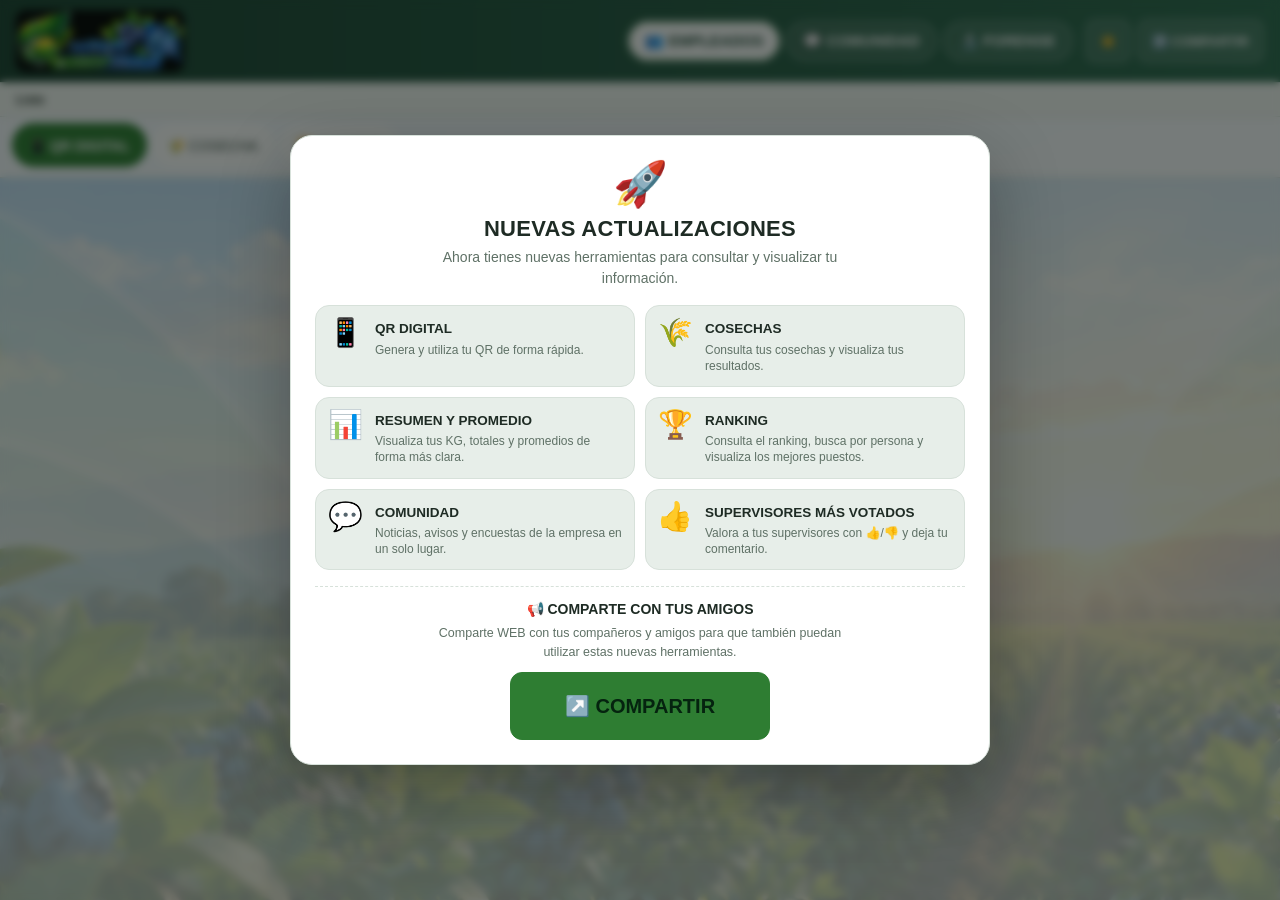
==== commit f250bd70: "Celebración del Ranking: modal de premiación con trofeo SVG animado, confeti, lógica de cosechadores" ====
--- a/web/index.html
+++ b/web/index.html
@@ -5,7 +5,7 @@
 <meta name="viewport" content="width=device-width, initial-scale=1">
 <title>WEB — Empleados y Forense</title>
 <link rel="icon" type="image/png" href="assets/favicon.png">
-<link rel="stylesheet" href="styles.css?v=43">
+<link rel="stylesheet" href="styles.css?v=44">
 </head>
 <body>
 <header class="top">
@@ -215,7 +215,7 @@
     </div>
     <div id="invStats" class="cards"></div>
     <div class="toolbar">
-      <input id="invBuscar" class="inp" placeholder="🔎 Buscar endpoint…" style="flex:1;min-width:200px">
+      <input id="invBuscar" class="inp search-input" placeholder="🔎 Buscar endpoint…" style="flex:1;min-width:200px">
       <span id="invCount" class="muted small"></span>
     </div>
     <div class="chips inv-filters" id="invFiltros"></div>
@@ -376,6 +376,129 @@
 </div>
 <div id="toast" class="toast hidden"></div>
 
+<!-- ============ MODAL DE CELEBRACIÓN DEL RANKING ============ -->
+<div id="celebracionOv" class="celeb-ov hidden" role="dialog" aria-modal="true" aria-labelledby="celebTitle">
+  <div class="celeb-backdrop" tabindex="-1"></div>
+  <div class="celeb-card" role="document">
+    <button id="celebClose" class="celeb-close" aria-label="Cerrar celebración">✕</button>
+    
+    <div class="celeb-content">
+      <!-- Trofeo SVG animado -->
+      <div class="celeb-trophy-wrap">
+        <svg class="celeb-trophy" viewBox="0 0 120 160" xmlns="http://www.w3.org/2000/svg" aria-hidden="true">
+          <!-- Brillo de fondo -->
+          <defs>
+            <radialGradient id="trophyGlow" cx="50%" cy="30%" r="70%">
+              <stop offset="0%" stop-color="#ffd700" stop-opacity="0.4"/>
+              <stop offset="100%" stop-color="#ffd700" stop-opacity="0"/>
+            </radialGradient>
+            <linearGradient id="trophyGold" x1="0%" y1="0%" x2="100%" y2="100%">
+              <stop offset="0%" stop-color="#ffdf00"/>
+              <stop offset="30%" stop-color="#ffd700"/>
+              <stop offset="60%" stop-color="#e6c200"/>
+              <stop offset="100%" stop-color="#b8860b"/>
+            </linearGradient>
+            <linearGradient id="trophyBase" x1="0%" y1="0%" x2="0%" y2="100%">
+              <stop offset="0%" stop-color="#4a4a4a"/>
+              <stop offset="50%" stop-color="#2d2d2d"/>
+              <stop offset="100%" stop-color="#1a1a1a"/>
+            </linearGradient>
+            <filter id="trophyShadow" x="-20%" y="-20%" width="140%" height="140%">
+              <feDropShadow dx="0" dy="4" stdDeviation="6" flood-color="#ffd700" flood-opacity="0.3"/>
+            </filter>
+            <filter id="innerGlow" x="-50%" y="-50%" width="200%" height="200%">
+              <feGaussianBlur stdDeviation="3" result="blur"/>
+              <feMerge>
+                <feMergeNode in="blur"/>
+                <feMergeNode in="SourceGraphic"/>
+              </feMerge>
+            </filter>
+          </defs>
+          
+          <!-- Partículas de brillo alrededor -->
+          <g class="trophy-sparkles" aria-hidden="true">
+            <circle cx="15" cy="30" r="2" fill="#fff" opacity="0">
+              <animate attributeName="opacity" values="0;1;0" dur="1.5s" repeatCount="indefinite" begin="0.2s"/>
+              <animate attributeName="r" values="1;3;1" dur="1.5s" repeatCount="indefinite" begin="0.2s"/>
+            </circle>
+            <circle cx="105" cy="35" r="1.5" fill="#fff" opacity="0">
+              <animate attributeName="opacity" values="0;1;0" dur="1.8s" repeatCount="indefinite" begin="0.5s"/>
+              <animate attributeName="r" values="1;2.5;1" dur="1.8s" repeatCount="indefinite" begin="0.5s"/>
+            </circle>
+            <circle cx="20" cy="120" r="2" fill="#ffdf00" opacity="0">
+              <animate attributeName="opacity" values="0;1;0" dur="2s" repeatCount="indefinite" begin="0.8s"/>
+              <animate attributeName="r" values="1;3;1" dur="2s" repeatCount="indefinite" begin="0.8s"/>
+            </circle>
+            <circle cx="100" cy="115" r="1.5" fill="#ffdf00" opacity="0">
+              <animate attributeName="opacity" values="0;1;0" dur="2.2s" repeatCount="indefinite" begin="1.1s"/>
+              <animate attributeName="r" values="1;2.5;1" dur="2.2s" repeatCount="indefinite" begin="1.1s"/>
+            </circle>
+            <circle cx="60" cy="10" r="1" fill="#fff" opacity="0">
+              <animate attributeName="opacity" values="0;1;0" dur="1.2s" repeatCount="indefinite" begin="0.3s"/>
+              <animate attributeName="cy" values="10;5;10" dur="1.2s" repeatCount="indefinite" begin="0.3s"/>
+            </circle>
+            <circle cx="55" cy="145" r="1.5" fill="#ffdf00" opacity="0">
+              <animate attributeName="opacity" values="0;1;0" dur="1.6s" repeatCount="indefinite" begin="0.6s"/>
+              <animate attributeName="cy" values="145;150;145" dur="1.6s" repeatCount="indefinite" begin="0.6s"/>
+            </circle>
+          </g>
+          
+          <!-- Glow base -->
+          <ellipse cx="60" cy="148" rx="35" ry="6" fill="url(#trophyGlow)" filter="url(#trophyShadow)"/>
+          
+          <!-- Base del trofeo (3 niveles) -->
+          <rect x="30" y="140" width="60" height="12" rx="3" fill="url(#trophyBase)"/>
+          <rect x="22" y="132" width="76" height="10" rx="3" fill="url(#trophyBase)"/>
+          <rect x="15" y="125" width="90" height="9" rx="2" fill="url(#trophyBase)"/>
+          
+          <!-- Tallo central -->
+          <path d="M55 125 L58 95 L62 95 L65 125 Z" fill="url(#trophyGold)" filter="url(#innerGlow)"/>
+          <circle cx="60" cy="95" r="8" fill="url(#trophyGold)" filter="url(#innerGlow)"/>
+          
+          <!-- Copa principal -->
+          <path d="M35 95 Q25 60 35 40 Q45 25 60 25 Q75 25 85 40 Q95 60 85 95 Z" 
+                fill="url(#trophyGold)" filter="url(#innerGlow)" stroke="#e6c200" stroke-width="1"/>
+          
+          <!-- Brillo interior de la copa -->
+          <path d="M42 90 Q45 65 52 50 Q58 40 68 40 Q78 50 80 65 Q85 90 80 90 Q78 85 70 85 Q60 75 50 85 Q42 85 42 90 Z" 
+                fill="#fff" opacity="0.15"/>
+          
+          <!-- Asas -->
+          <path d="M35 75 Q18 65 15 50 Q12 45 18 42 Q30 38 38 50 Q35 60 35 75" 
+                fill="none" stroke="url(#trophyGold)" stroke-width="5" stroke-linecap="round" filter="url(#innerGlow)"/>
+          <path d="M85 75 Q102 65 105 50 Q108 45 102 42 Q90 38 82 50 Q85 60 85 75" 
+                fill="none" stroke="url(#trophyGold)" stroke-width="5" stroke-linecap="round" filter="url(#innerGlow)"/>
+          
+          <!-- Número 1 en el centro -->
+          <text x="60" y="72" text-anchor="middle" font-family="Arial, sans-serif" 
+                font-size="36" font-weight="900" fill="#1a1a1a" opacity="0.9">1</text>
+          <text x="60" y="72" text-anchor="middle" font-family="Arial, sans-serif" 
+                font-size="36" font-weight="900" fill="#ffdf00" opacity="0.3">
+            <animate attributeName="opacity" values="0.3;0.6;0.3" dur="2s" repeatCount="indefinite"/>
+          </text>
+          
+          <!-- Estrella en la punta -->
+          <polygon points="60,20 62,28 70,28 64,33 66,41 60,36 54,41 56,33 50,28 58,28" 
+                   fill="#ffdf00" stroke="#e6c200" stroke-width="0.5">
+            <animateTransform attributeName="transform" type="rotate" from="0 60 24" to="360 60 24" dur="8s" repeatCount="indefinite"/>
+          </polygon>
+        </svg>
+      </div>
+      
+      <!-- Contenido textual -->
+      <div class="celeb-text">
+        <h2 id="celebTitle" class="celeb-title"></h2>
+        <p class="celeb-subtitle"></p>
+        <div class="celeb-winners" id="celebWinners"></div>
+        <div class="celeb-metrics" id="celebMetrics"></div>
+        <div class="celeb-rank-badge" id="celebRankBadge"></div>
+      </div>
+      
+      <button id="celebBtnClose" class="btn primary big2">ENTENDIDO</button>
+    </div>
+  </div>
+</div>
+
 <script src="vendor/jsqr.min.js?v=40"></script>
 <script src="vendor/qrcode.min.js"></script>
 <script src="qrparser.js?v=40"></script>
--- a/web/styles.css
+++ b/web/styles.css
@@ -8,7 +8,7 @@
 }
 *{box-sizing:border-box}
 body{margin:0;background:var(--bg);color:var(--text);
-  font:13px/1.45 "Segoe UI",Arial,sans-serif}
+  font:14px/1.5 "Segoe UI",Arial,sans-serif}
 .mono{font-family:Consolas,"Cascadia Mono",monospace}
 .muted{color:var(--muted)} .small{font-size:11.5px}
 .hidden{display:none!important}
@@ -25,10 +25,10 @@
 .sub{color:var(--muted);font-size:11px}
 .top-actions{display:flex;gap:8px;align-items:center;flex-wrap:wrap}
 select.inp,.inp{background:var(--panel2);color:var(--text);border:1px solid var(--border);
-  border-radius:6px;padding:6px 8px;font-size:12.5px}
+  border-radius:6px;padding:12px 16px;font-size:14px;min-height:44px;box-sizing:border-box}
 .btn{border-radius:7px;border:1px solid var(--border);background:var(--panel2);color:var(--text);
-  padding:8px 14px;cursor:pointer;font-weight:600;font-size:12.5px;min-width:120px;
-  transition:.15s;white-space:nowrap}
+  padding:12px 16px;cursor:pointer;font-weight:600;font-size:14px;min-width:100px;
+  transition:.15s;white-space:normal;word-wrap:break-word;min-height:48px;display:flex;align-items:center;justify-content:center}
 .btn:hover{filter:brightness(1.18)}
 .btn.primary{background:linear-gradient(135deg,#1f9e5b,#2fbf71);border-color:#2fbf71;color:#05230f}
 .btn.ghost{background:transparent}
@@ -49,7 +49,7 @@
 .tabs{display:flex;gap:2px;padding:8px 12px 0;overflow-x:auto;border-bottom:1px solid var(--border);
   background:var(--bg)}
 .tabs button{background:transparent;border:1px solid transparent;border-bottom:none;color:var(--muted);
-  padding:8px 13px;cursor:pointer;font-size:12.5px;border-radius:7px 7px 0 0;white-space:nowrap}
+  padding:12px 16px;cursor:pointer;font-size:14px;border-radius:7px 7px 0 0;white-space:normal;word-wrap:break-word;min-height:44px;display:flex;align-items:center;justify-content:center}
 .tabs button:hover{color:var(--text)}
 .tabs button.active{background:var(--panel);border-color:var(--border);color:var(--accent);
   font-weight:700;box-shadow:inset 0 2px 0 var(--accent)}
@@ -78,11 +78,15 @@
 
 .row{display:flex;gap:8px;flex-wrap:wrap;margin:6px 0}
 .toolbar{display:flex;gap:8px;align-items:center;margin-bottom:8px;flex-wrap:wrap}
+.search-input{width:100%;min-width:120px}
+@media(max-width:400px){
+  .search-input{min-width:80px}
+}
 .note{background:#0e1a13;border:1px solid #1d3a28;border-left:3px solid var(--accent);
   border-radius:6px;padding:8px 12px;margin-bottom:10px;color:#bcd8c6;font-size:12px}
 .chips{display:flex;gap:6px;flex-wrap:wrap}
-.chip{border-radius:20px;padding:3px 10px;font-size:11px;background:var(--panel2);
-  border:1px solid var(--border);color:var(--muted)}
+.chip{border-radius:20px;padding:8px 14px;font-size:14px;background:var(--panel2);
+  border:1px solid var(--border);color:var(--muted);min-height:36px;display:flex;align-items:center;justify-content:center}
 .chip b{color:var(--text)}
 
 /* tablas */
@@ -142,7 +146,7 @@
 
 /* ============ QR → KG ============ */
 .btn.big{padding:14px 18px;font-size:15px;min-width:150px}
-.btn.small{min-width:auto;padding:5px 10px;font-size:11.5px}
+.btn.small{min-width:auto;padding:10px 14px;font-size:13px;min-height:44px;display:flex;align-items:center;justify-content:center}
 .qr-actions button{flex:1;min-width:140px}
 .scannerbox{position:relative;border:2px solid var(--accent);border-radius:12px;
   overflow:hidden;margin:10px 0;background:#000}
@@ -203,8 +207,11 @@
 .scanhead{display:flex;justify-content:space-between;align-items:center;padding:12px 16px;
   background:#0a0e14;color:#fff;font-size:17px}
 .scanvideo{position:relative;background:#000;min-height:240px}
+@media(max-width:400px){
+  .scanvideo{min-height:180px}
+}
 .scanvideo video{width:100%;max-height:62vh;display:block;object-fit:contain}
-.scanstatus{min-height:26px;padding:10px 16px;font-size:15px;color:#ffcf6e;background:#10151d}
+.scanstatus{min-height:36px;padding:6px 12px;font-size:15px;color:#ffcf6e;background:#10151d}
 .scanstatus.err{color:#ff7a7a}
 .scanbtns{display:grid;grid-template-columns:1fr 1fr;gap:10px;padding:12px 14px}
 .scanbtns .btn{min-height:60px;font-size:17px}
@@ -323,7 +330,7 @@
 .areas button{border-radius:999px;padding:11px 26px}
 .areas button.active{background:var(--accent);color:#fff;border-color:var(--accent)}
 .tabs{gap:4px;padding:6px 12px 10px;flex-wrap:wrap}
-.tabs button{border-radius:999px;padding:8px 14px;font-size:13px}
+.tabs button{border-radius:999px;padding:12px 16px;font-size:14px}
 .tabs button.active{background:var(--accent);color:#fff;border-color:var(--accent);box-shadow:none}
 
 /* Estado de resultados con bolitas/emojis grandes (COSECHA) */
@@ -342,7 +349,7 @@
   box-shadow:var(--shadow);padding:20px;margin:14px 0}
 .qr-head h2,#panel-qrdigital h2{color:var(--accent)}
 #qrkg .btn.big2,#panel-qrdigital .btn.big2{min-height:62px;font-size:18px;border-radius:12px}
-.inp{height:46px;font-size:16px;border-radius:10px;border:1px solid var(--border);background:var(--panel)}
+.inp{height:48px;font-size:16px;border-radius:10px;border:1px solid var(--border);background:var(--panel)}
 
 /* texto de marca */
 .brand .logo{background:var(--accent);border-radius:10px}
@@ -399,12 +406,19 @@
 .cosecha-quien{padding:16px 18px}
 .row-who{display:flex;gap:10px;flex-wrap:wrap;align-items:center;margin-top:8px}
 .who-inp{flex:1;min-width:180px;max-width:300px;height:50px;font-size:19px}
+@media(max-width:400px){
+  .who-inp{min-width:120px}
+}
 .row-who .btn{min-height:50px;font-size:15px;padding:0 18px;border-radius:12px}
 .cosecha-periodos{display:grid;grid-template-columns:1fr 1fr;gap:12px;margin:14px 0 4px;width:100%}
 .cosecha-periodos .btn{min-height:60px;font-size:18px;border-radius:14px;width:100%}
 @media(max-width:700px){
   .cosecha-periodos{gap:8px}
   .cosecha-periodos .btn{min-height:54px;font-size:15px;padding:0 8px}
+}
+@media(max-width:400px){
+  .cosecha-periodos{grid-template-columns:1fr;gap:8px}
+  .cosecha-periodos .btn{min-height:56px;font-size:16px}
 }
 .dashstatus{min-height:26px;font-weight:600}
 .cosecha-tec{margin-top:18px;border:1px solid var(--border);border-radius:14px;
@@ -461,25 +475,34 @@
    CABECERA: áreas EMPLEADOS/FORENSE + fondo agrícola
    ============================================================ */
 .top{display:flex;align-items:center;gap:12px;flex-wrap:wrap;padding:10px 14px}
-.top .brand{display:flex;align-items:center;gap:10px;min-width:0}
-.top .brand h1{font-size:17px;margin:0;white-space:nowrap}
+.top .brand{display:flex;align-items:center;gap:10px;min-width:0;flex:1 1 auto}
+.top .brand h1{font-size:17px;margin:0;white-space:nowrap;overflow:hidden;text-overflow:ellipsis}
 .top .sub{font-size:11px;white-space:nowrap;overflow:hidden;text-overflow:ellipsis;max-width:38vw}
-.top .areas{margin:0 0 0 auto;gap:6px;padding:0}
-.top .areas button{border-radius:999px;padding:10px 20px;font-size:15px;border:1px solid rgba(255,255,255,.35);
-  background:rgba(255,255,255,.10);color:#fff}
+.top .areas{display:flex;gap:6px;padding:0;flex-wrap:wrap;justify-content:flex-end}
+.top .areas button{border-radius:999px;padding:10px 16px;font-size:15px;border:1px solid rgba(255,255,255,.35);
+  background:rgba(255,255,255,.10);color:#fff;white-space:nowrap;min-width:0}
 .top .areas button.active{background:#fff;color:#1b4332;border-color:#fff;font-weight:800}
 [data-theme="dark"] .top .areas button{border-color:rgba(255,255,255,.28);background:rgba(255,255,255,.06)}
 [data-theme="dark"] .top .areas button.active{background:var(--accent);color:#fff;border-color:var(--accent)}
-.top .top-actions{margin-left:auto;display:flex;align-items:center;gap:6px}
-.forense-tools{display:inline-flex;align-items:center;gap:6px}
+.top .top-actions{display:flex;align-items:center;gap:6px;flex-wrap:wrap}
+.forense-tools{display:inline-flex;align-items:center;gap:6px;flex-wrap:wrap}
 body[data-area="empleados"] .forense-tools{display:none}
 body[data-area="empleados"] .top .areas{margin-left:auto}
 @media(max-width:900px){
-  .top .areas{order:3;width:100%;margin:2px 0 0}
-  .top .areas button{flex:1;text-align:center}
-  .top .top-actions{margin-left:auto}
+  .top .areas{order:3;width:100%;margin:2px 0 0;justify-content:center}
+  .top .areas button{flex:1 1 auto;text-align:center;padding:10px 12px;font-size:14px}
+  .top .top-actions{margin-left:auto;order:2}
   .forense-tools{flex-wrap:wrap;justify-content:flex-end}
   .top .sub{max-width:60vw}
+}
+@media(max-width:480px){
+  .top{padding:8px 12px;gap:8px}
+  .top .brand h1{font-size:15px}
+  .top .areas button{padding:8px 10px;font-size:13px}
+  .top .top-actions{gap:4px}
+  .btn{font-size:13px;padding:10px 14px;min-width:auto}
+  .btn.small{font-size:12px;padding:8px 12px;min-height:44px}
+  .forense-tools{gap:4px}
 }
 
 /* ============ FONDO AGRÍCOLA (imagen del usuario) ============ */
@@ -504,7 +527,7 @@
 .hd,.hrow{display:grid;grid-template-columns:92px 84px minmax(120px,1fr) 96px 130px;gap:10px;align-items:center}
 .hd{padding:6px 8px;font-size:11.5px;font-weight:800;letter-spacing:.4px;color:var(--muted);
   border-bottom:1px solid var(--border);text-transform:uppercase}
-.hrow{padding:7px 8px;border-bottom:1px solid var(--border);border-radius:8px}
+.hrow{padding:12px 8px;border-bottom:1px solid var(--border);border-radius:8px}
 .hrow:last-child{border-bottom:none}
 .hrow.ok{background:color-mix(in srgb,#2e9e5b 6%,var(--panel))}
 .hrow.est{background:color-mix(in srgb,#e0a63c 6%,var(--panel))}
@@ -530,13 +553,13 @@
 [data-theme="dark"] .hd-v.down{color:#ff8585}
 @media(max-width:760px){
   .hd,.hrow{grid-template-columns:76px 64px minmax(80px,1fr) 84px 108px;gap:6px}
-  .hrow{font-size:12.5px}
+  .hrow{font-size:12.5px;padding:10px 6px}
   .hd{font-size:10px}
-  .fchip{padding:2px 7px;font-size:11px}
+  .fchip{padding:4px 8px;font-size:12px}
 }
 @media(max-width:560px){
   .hd{display:none}
-  .hrow{grid-template-columns:62px 56px 1fr;grid-auto-rows:auto;row-gap:2px;padding:8px}
+  .hrow{grid-template-columns:62px 56px 1fr;grid-auto-rows:auto;row-gap:2px;padding:12px 6px}
   .hrow .hd-b{grid-column:1/-1;grid-row:2}
   .hrow .hd-v{grid-column:1/2;grid-row:3}
   .hrow .hd-e{grid-column:2/4;grid-row:3;text-align:right}
@@ -715,6 +738,57 @@
   .welc-card h2{font-size:19px}
 }
 @media(min-width:1200px){.welc-card{max-width:700px}}
+
+/* ============================================================
+   CELEBRACIÓN DEL RANKING — Modal de premiación
+   ============================================================ */
+.celeb-ov{position:fixed;inset:0;z-index:300;display:flex;align-items:center;justify-content:center;padding:16px}
+.celeb-ov.hidden{display:none}
+.celeb-backdrop{position:absolute;inset:0;background:rgba(6,12,8,.75);backdrop-filter:blur(6px);opacity:0;transition:opacity .35s ease}
+.celeb-ov.show .celeb-backdrop{opacity:1}
+.celeb-card{background:var(--panel);border:1px solid var(--border);border-radius:24px;max-width:520px;width:100%;max-height:92vh;overflow:auto;box-shadow:0 32px 80px rgba(0,0,0,.4),0 0 0 1px rgba(255,215,0,.15);position:relative;transform:scale(.5) translateY(40px);opacity:0;transition:transform .45s cubic-bezier(.22,1,.36,1),opacity .45s ease}
+.celeb-ov.show .celeb-card{transform:scale(1) translateY(0);opacity:1}
+.celeb-close{position:absolute;top:10px;right:12px;background:var(--panel2);border:1px solid var(--border);color:var(--muted);width:36px;height:36px;border-radius:50%;font-size:18px;line-height:1;cursor:pointer;display:flex;align-items:center;justify-content:center;z-index:10;transition:all .2s ease}
+.celeb-close:hover{background:var(--danger);border-color:var(--danger);color:#fff;transform:rotate(90deg)}
+.celeb-content{padding:28px 24px 20px;text-align:center}
+.celeb-trophy-wrap{position:relative;width:180px;height:220px;margin:0 auto 16px;filter:drop-shadow(0 12px 32px rgba(255,215,0,.35))}
+.celeb-trophy{width:100%;height:100%;transform-origin:center bottom}
+.trophy-sparkles circle{transform-origin:center}
+.celeb-title{margin:0 0 6px;font-size:clamp(20px,5vw,28px);font-weight:900;color:var(--accent);letter-spacing:.5px;line-height:1.2}
+.celeb-subtitle{margin:0 0 14px;font-size:clamp(13px,3vw,16px);color:var(--muted);font-weight:600}
+.celeb-winners{margin:0 0 12px}
+.celeb-winner{font-size:clamp(18px,4vw,24px);font-weight:800;color:var(--text);margin:4px 0;line-height:1.3}
+.celeb-winner.tie{color:var(--accent2)}
+.celeb-metrics{display:flex;flex-wrap:wrap;justify-content:center;gap:10px;margin:0 0 16px}
+.celeb-metric{display:flex;align-items:center;gap:6px;background:var(--panel2);border:1px solid var(--border);border-radius:999px;padding:8px 14px;font-size:clamp(12px,2.5vw,14px);font-weight:700;color:var(--text)}
+.celeb-metric i{font-style:normal;font-size:1.1em}
+.celeb-rank-badge{display:inline-flex;align-items:center;gap:8px;background:linear-gradient(135deg,rgba(255,215,0,.18),rgba(255,215,0,.08));border:2px solid var(--accent);border-radius:999px;padding:10px 20px;font-size:clamp(14px,3vw,18px);font-weight:900;color:var(--accent);margin-top:8px}
+.celeb-btn-close{margin-top:14px;min-height:52px;font-size:16px;border-radius:14px}
+@media(max-width:480px){
+  .celeb-card{margin:8px;border-radius:20px}
+  .celeb-trophy-wrap{width:150px;height:190px}
+  .celeb-content{padding:22px 16px 16px}
+  .celeb-metric{padding:6px 12px;font-size:12px}
+}
+@media(prefers-reduced-motion:reduce){
+  .celeb-card{transition:none;transform:none;opacity:1}
+  .celeb-backdrop{transition:none;opacity:.75}
+  .trophy-sparkles circle{animation:none!important;opacity:0}
+  .celeb-trophy *{animation:none!important;transition:none!important}
+  .celeb-trophy polygon{animation:none!important}
+}
+
+/* Confeti */
+.celeb-confetti{position:fixed;inset:0;pointer-events:none;z-index:299;overflow:hidden}
+.celeb-confetti.hidden{display:none}
+.celeb-confetti-piece{position:absolute;top:-20px;width:10px;height:10px;opacity:0;animation:confettiFall 2.5s cubic-bezier(.25,.46,.45,.94) forwards}
+@keyframes confettiFall{
+  0%{opacity:1;transform:translateY(0) rotate(0deg)}
+  100%{opacity:0;transform:translateY(110vh) rotate(720deg)}
+}
+@media(prefers-reduced-motion:reduce){
+  .celeb-confetti-piece{animation:none;opacity:0;display:none}
+}
 
 /* Bienvenida: sin botón de cerrar; se cierra con clic en cualquier lado o a los 5 s */
 .welc-x,.welc-ok{display:none}
